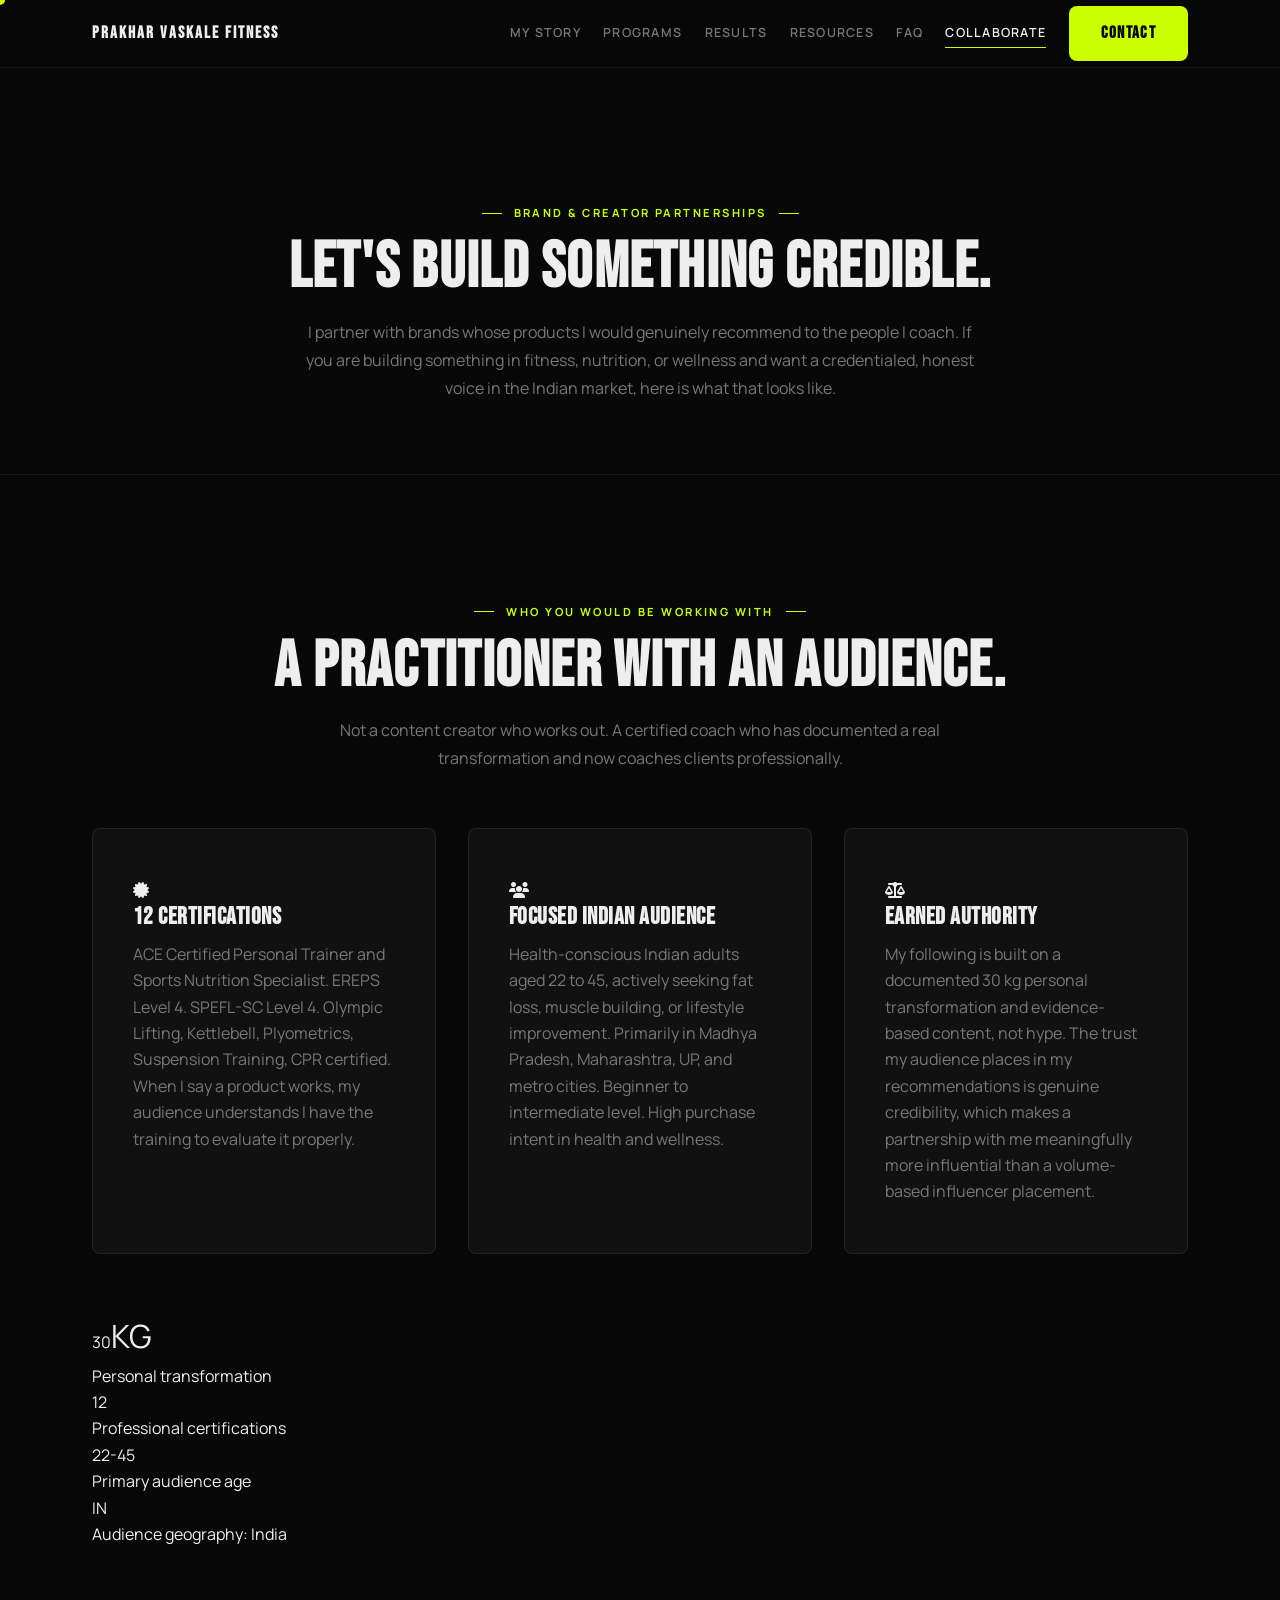
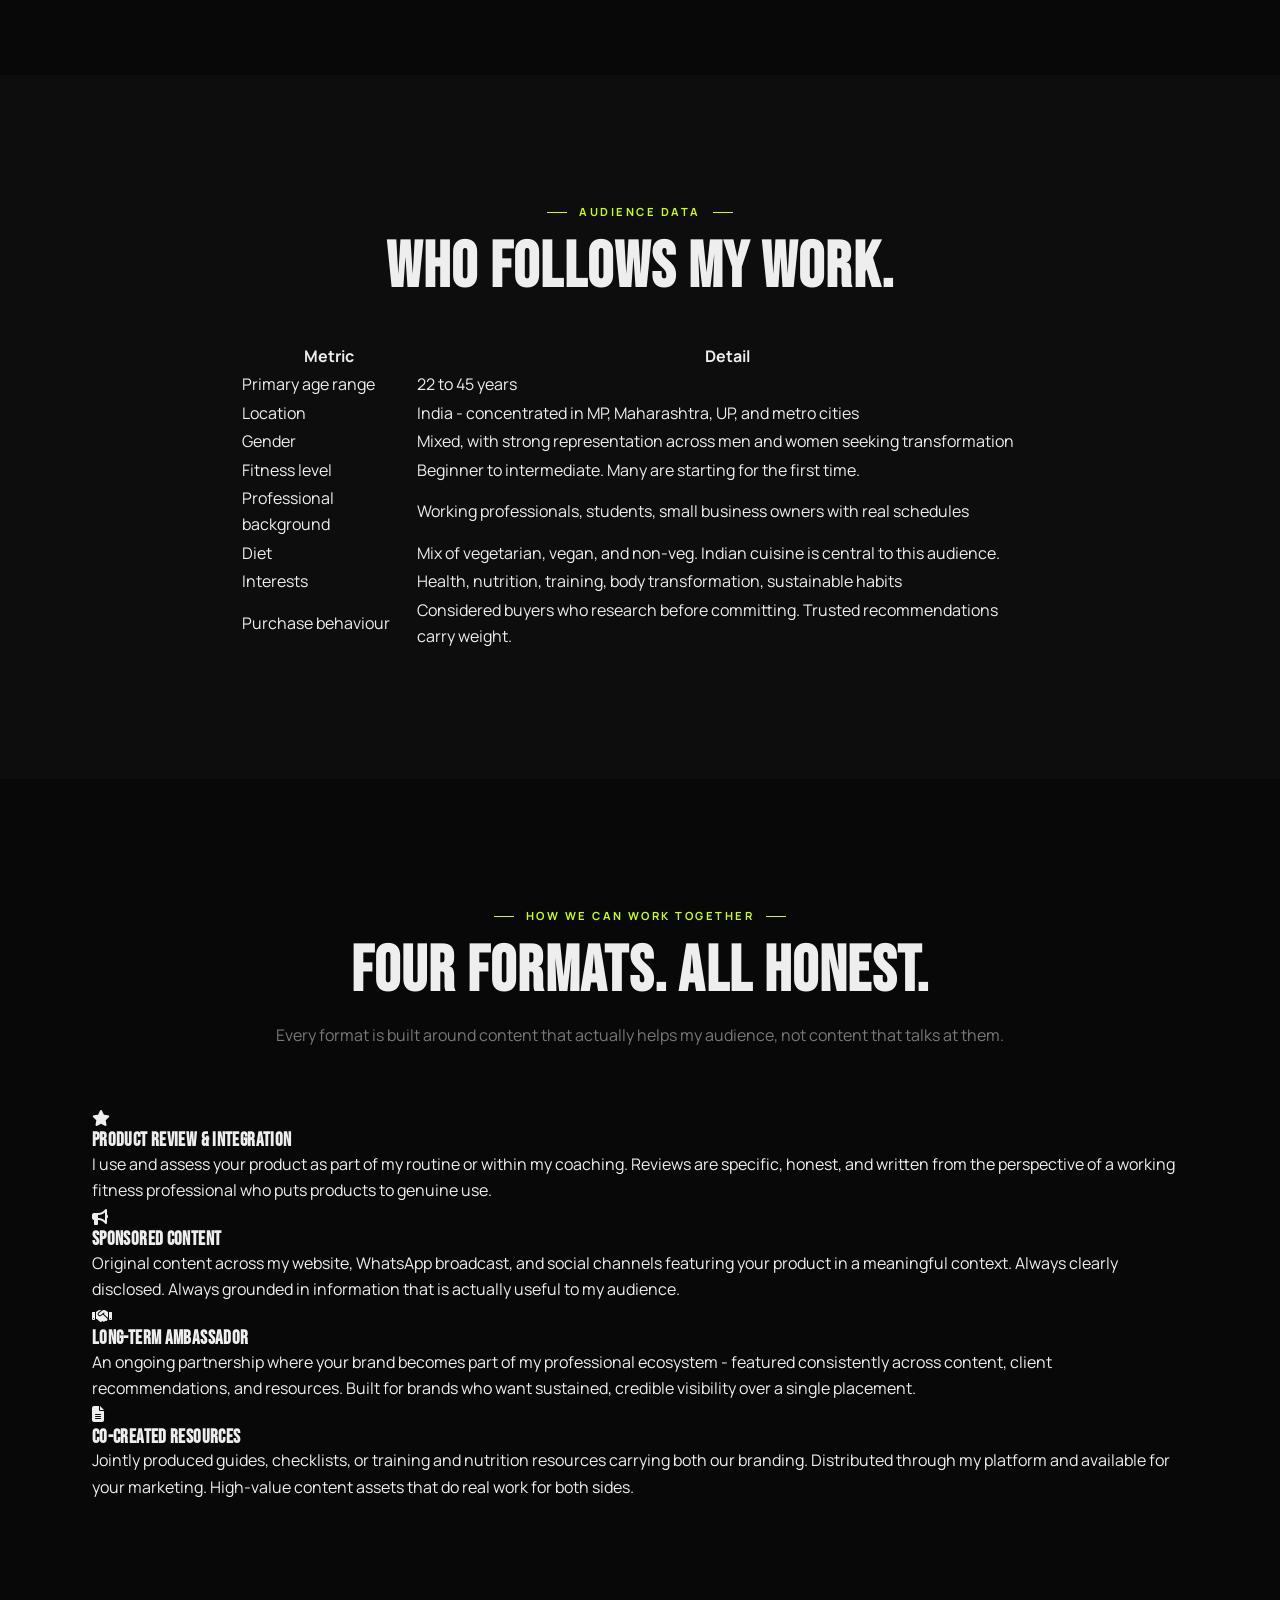
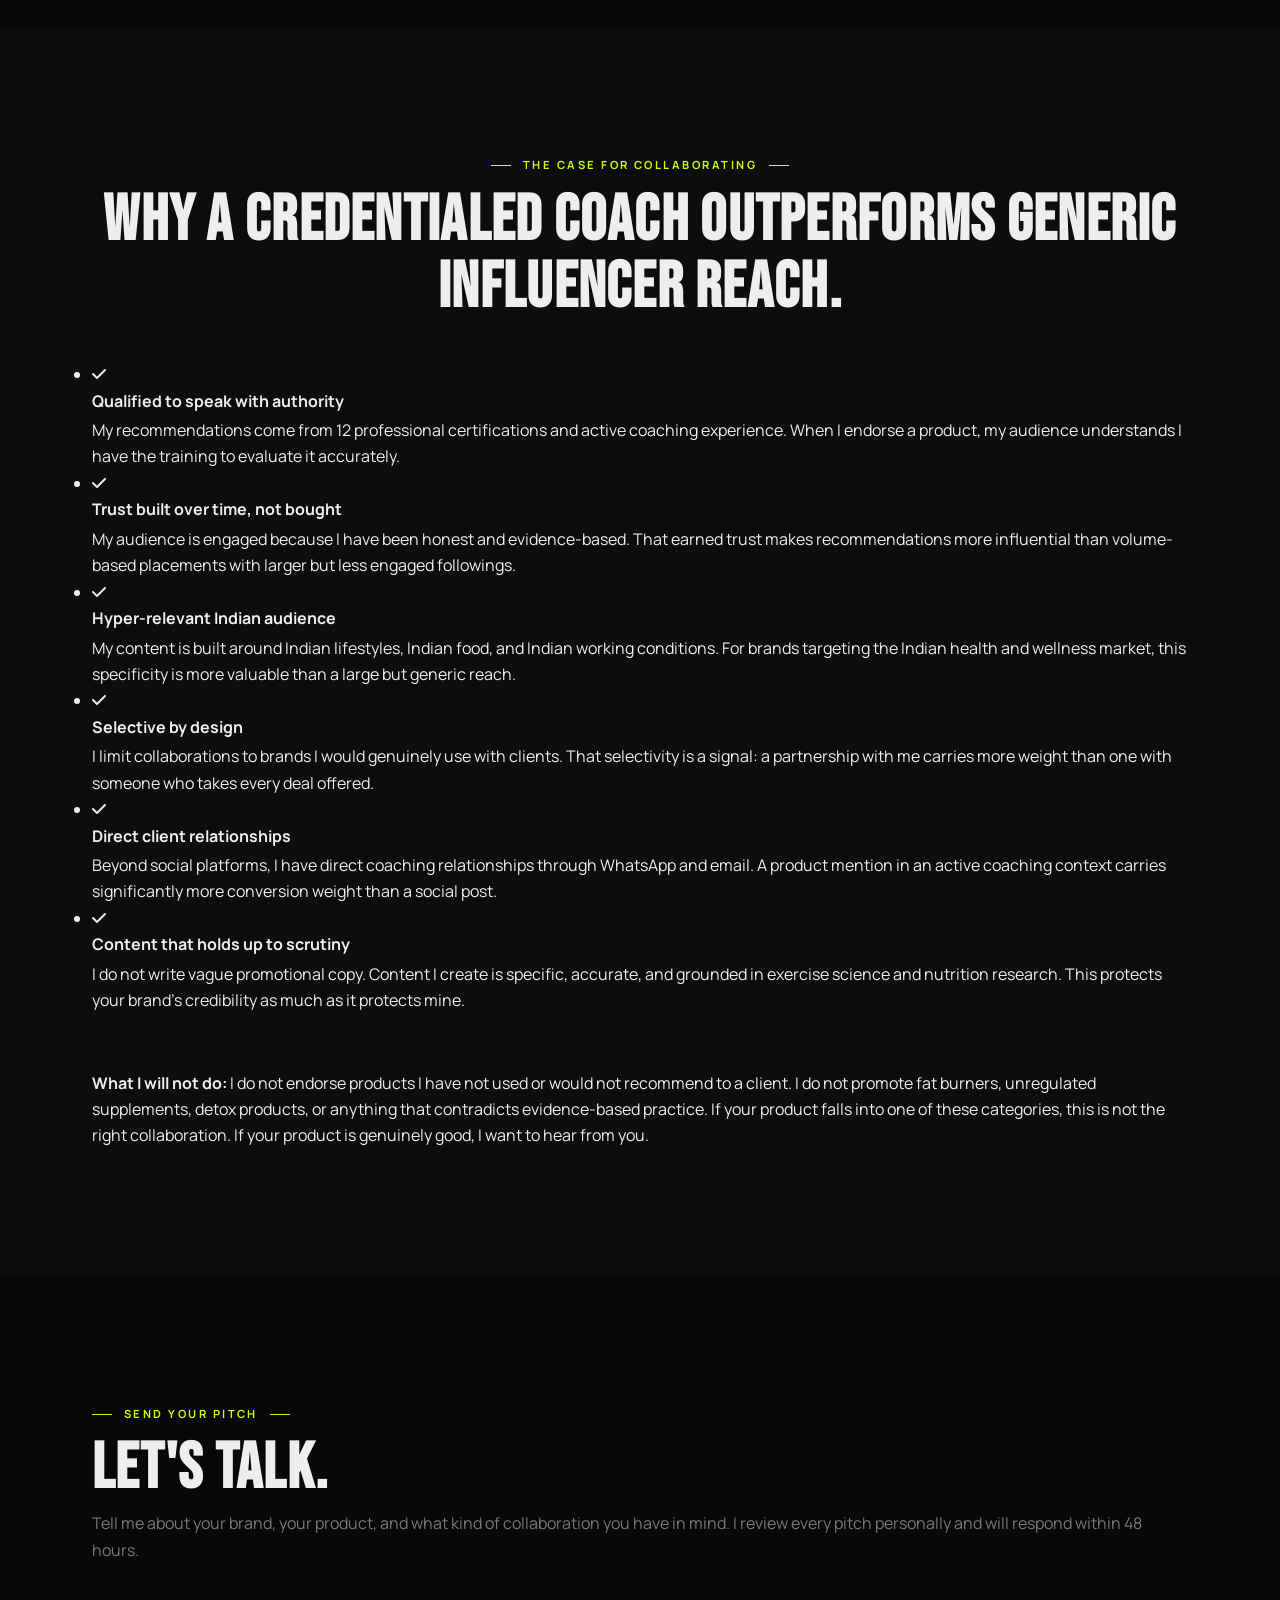
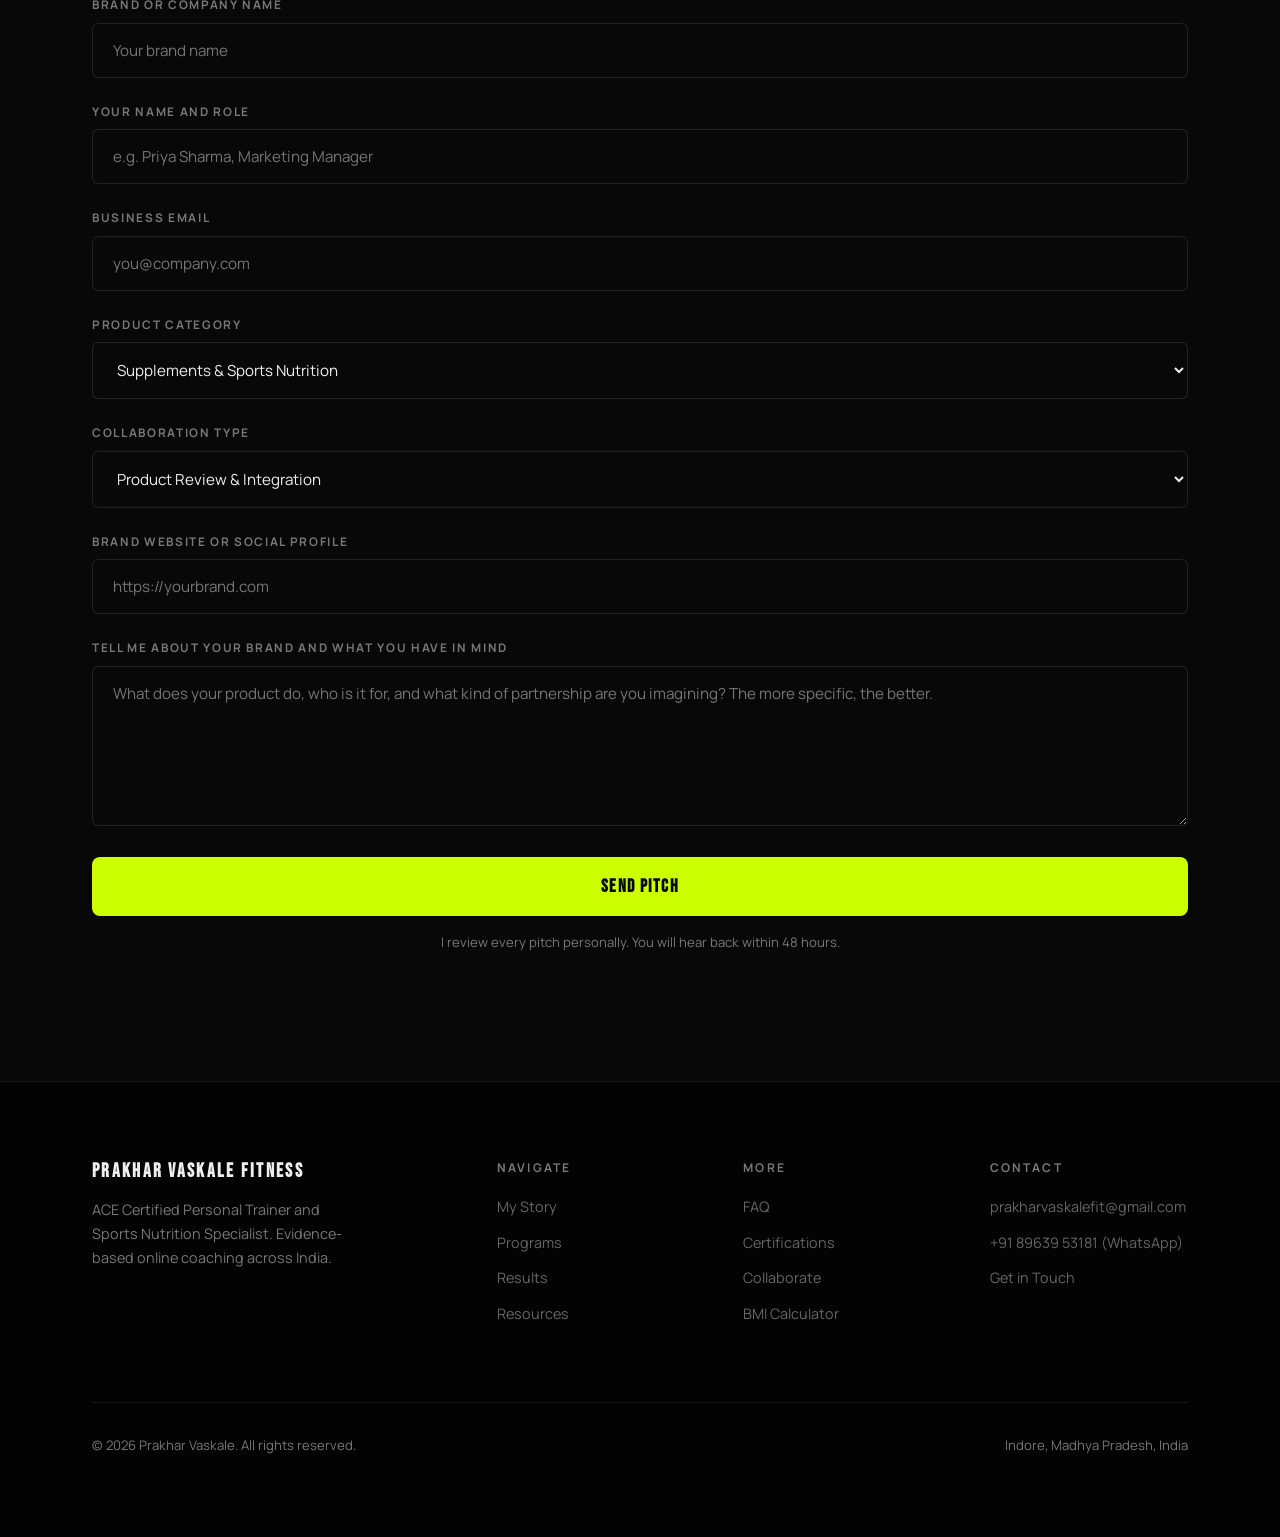
==== brands.html @ 5bc29376 "Create brands.html" ====
<!DOCTYPE html>
<html lang="en">
<head>
    <meta charset="UTF-8">
    <meta name="viewport" content="width=device-width, initial-scale=1.0">
    <title>Collaborate | Prakhar Vaskale Fitness</title>
    <meta http-equiv="refresh" content="0;url=collaborations.html">
    <link rel="canonical" href="collaborations.html">
    <link rel="stylesheet" href="style.css">
</head>
<body>
    <p style="padding: 2rem; color: var(--text-main);">Redirecting to <a href="collaborations.html" style="color: var(--accent);">collaborations page</a>...</p>
    <script>window.location.replace('collaborations.html');</script>
    <script>
    document.addEventListener('DOMContentLoaded', function() {
        // 1. Custom Magnetic Cursor Logic (Desktop Only)
        if (window.matchMedia("(pointer: fine)").matches) {
            var cursor = document.createElement('div');
            cursor.classList.add('custom-cursor');
            document.body.appendChild(cursor);

            document.addEventListener('mousemove', function(e) {
                cursor.style.transform = `translate3d(${e.clientX}px, ${e.clientY}px, 0) translate3d(-50%, -50%, 0)`;
            });

            document.querySelectorAll('a, button, input, select, textarea, .btn').forEach(function(el) {
                el.addEventListener('mouseenter', function() { cursor.classList.add('hover'); });
                el.addEventListener('mouseleave', function() { cursor.classList.remove('hover'); });
            });
        }
    });
    </script>
</body>
</html>
---- style.css ----
/* =========================================
   PRAKHAR VASKALE FITNESS - style.css
   Redesign: Editorial Bold Minimalism
   Fonts: Bebas Neue (headings) + Manrope (body)
   ========================================= */

:root {
    --bg-main:    #080808;
    --bg-card:    #111111;
    --bg-section: #0d0d0d;
    --bg-light:   #f0f0ee;
    --accent:     #ccff00;
    --accent-hover: #b8e600;
    --accent-dim: rgba(204,255,0,0.1);
    --accent-border: rgba(204,255,0,0.2);
    --text-main:  #eeeeee;
    --text-muted: #787878;
    --text-dark:  #111111;
    --text-on-accent: #080808;
    --border:     rgba(255,255,255,0.07);
    --font-heading: 'Bebas Neue', 'Oswald', sans-serif;
    --font-body:  'Manrope', 'Inter', sans-serif;
    --transition: all 0.4s cubic-bezier(0.16, 1, 0.3, 1);
    --radius:     8px;
    --nav-h:      68px;
}

/* ---- Reset ---- */
*, *::before, *::after { margin:0; padding:0; box-sizing:border-box; }
html { scroll-behavior:smooth; height:-webkit-fill-available; }
body {
    font-family: var(--font-body);
    background: var(--bg-main);
    color: var(--text-main);
    line-height: 1.65;
    -webkit-font-smoothing: antialiased;
    overflow-x: hidden;
    min-height: 100vh;
    min-height: -webkit-fill-available;
    animation: pageFadeIn 1s cubic-bezier(0.16, 1, 0.3, 1) forwards;
}

@keyframes pageFadeIn {
    0% { opacity: 0; }
    100% { opacity: 1; }
}

img { max-width:100%; height:auto; display:block; }
a { text-decoration:none; }

/* ---- Custom Agency Cursor (Desktop Only) ---- */
@media (pointer: fine) {
    body, a, button, input, select, textarea { cursor: none !important; }
    .custom-cursor {
        position: fixed;
        top: 0; left: 0;
        width: 10px; height: 10px;
        background: var(--accent);
        border-radius: 50%;
        pointer-events: none;
        z-index: 999999;
        transition: width 0.3s cubic-bezier(0.16, 1, 0.3, 1), 
                    height 0.3s cubic-bezier(0.16, 1, 0.3, 1), 
                    background 0.3s ease, border 0.3s ease;
        transform: translate3d(-50%, -50%, 0);
        will-change: transform, width, height;
    }
    .custom-cursor.hover {
        width: 44px; height: 44px;
        background: rgba(204,255,0,0.05);
        border: 1px solid var(--accent);
        backdrop-filter: blur(2px);
    }
}

/* ---- Reveal Animations ---- */
.reveal {
    opacity: 0;
    transform: translateY(40px);
    transition: opacity 1.2s cubic-bezier(0.16, 1, 0.3, 1), 
                transform 1.2s cubic-bezier(0.16, 1, 0.3, 1);
}
.reveal.is-visible {
    opacity: 1;
    transform: translateY(0);
}
.delay-1 { transition-delay: 0.1s; }
.delay-2 { transition-delay: 0.2s; }
.delay-3 { transition-delay: 0.3s; }

/* ---- Typography ---- */
h1,h2,h3,h4,.logo {
    font-family: var(--font-heading);
    text-transform: uppercase;
    line-height: 1.05;
    letter-spacing: 0.02em;
}

/* ---- Utility ---- */
.text-accent { color: var(--accent); }
.text-muted  { color: var(--text-muted); }
.text-dark   { color: var(--text-dark); }
.text-main   { color: var(--text-main); }
.text-center { text-align:center; }
.font-bold   { font-weight:700; }
.text-sm     { font-size:0.85rem; }
.text-lg     { font-size:1.1rem; }

.mb-2  { margin-bottom:0.5rem; }
.mb-4  { margin-bottom:1rem; }
.mb-6  { margin-bottom:1.5rem; }
.mb-8  { margin-bottom:2rem; }
.mb-10 { margin-bottom:2.5rem; }
.mb-12 { margin-bottom:3.5rem; }
.mt-4  { margin-top:1rem; }
.mt-6  { margin-top:1.5rem; }
.mt-8  { margin-top:2rem; }
.mt-12 { margin-top:3.5rem; }
.pb-24 { padding-bottom:6rem; }
.p-4   { padding:1rem; }

.max-w-2xl { max-width:42rem; }
.max-w-3xl { max-width:56rem; }
.mx-auto { margin-left:auto; margin-right:auto; }
.container { max-width:1160px; margin:0 auto; padding:0 2rem; width:100%; }
.container-narrow { max-width:840px; margin:0 auto; padding:0 2rem; width:100%; }
.flex { display:flex; }
.items-center { align-items:center; }
.justify-center { justify-content:center; }
.gap-4 { gap:1rem; }
.flex-wrap { flex-wrap:wrap; }
.w-full { width:100%; }
.mt-nav { margin-top:var(--nav-h); }
.text-dark-muted { color:#52525b; }

/* ---- Buttons ---- */
.btn {
    display:inline-flex; align-items:center; justify-content:center; gap:0.5rem;
    padding:0.85rem 2rem;
    font-family: var(--font-heading);
    font-size:1.05rem; text-transform:uppercase; letter-spacing:0.08em;
    transition:var(--transition); cursor:pointer;
    border:none; border-radius:var(--radius); text-align:center;
    position: relative; overflow: hidden;
}
.btn-accent { background:var(--accent); color:var(--text-on-accent); font-weight:700; }
.btn-accent:hover { background:var(--accent-hover); transform:translateY(-4px); box-shadow:0 12px 30px rgba(204,255,0,0.25); }
.btn-large { padding:1.1rem 2.8rem; font-size:1.15rem; }
.btn-outline { background:transparent; border:1px solid rgba(255,255,255,0.2); color:var(--text-main); }
.btn-outline:hover { border-color:var(--accent); color:var(--accent); transform:translateY(-4px); }

/* ---- Navigation ---- */
.navbar {
    position:fixed; top:0; left:0; width:100%;
    height:var(--nav-h);
    background:rgba(8,8,8,0.97);
    backdrop-filter:blur(14px); -webkit-backdrop-filter:blur(14px);
    border-bottom:1px solid var(--border);
    z-index:9999; transform:translateZ(0);
    transition: transform 0.4s cubic-bezier(0.16, 1, 0.3, 1), background 0.4s ease;
}
.navbar.nav-up { transform: translateY(-100%); }
.nav-container {
    display:flex; align-items:center; justify-content:space-between;
    height:100%; padding:0 2rem;
    max-width:1160px; margin:0 auto;
}
.logo {
    font-size:1.05rem; letter-spacing:0.12em;
    color:var(--text-main); font-weight:700; flex-shrink:0;
    transition: var(--transition);
}
.logo:hover { color: var(--accent); }
.logo span { color:var(--accent); }
.nav-links { display:flex; align-items:center; gap:1.4rem; }
.nav-links a:not(.btn) {
    color:var(--text-muted);
    font-family:var(--font-body); font-weight:600;
    font-size:0.78rem; text-transform:uppercase; letter-spacing:0.1em;
    transition:color 0.3s; position:relative; white-space:nowrap;
}
.nav-links a:not(.btn)::after {
    content:''; position:absolute; bottom:-4px; left:0;
    width:0; height:1px; background:var(--accent); transition:width 0.3s cubic-bezier(0.16, 1, 0.3, 1);
}
.nav-links a:not(.btn):hover,
.nav-links a:not(.btn).active { color:var(--text-main); }
.nav-links a:not(.btn):hover::after,
.nav-links a:not(.btn).active::after { width:100%; }

/* ---- Hamburger ---- */
.nav-toggle {
    display:none; flex-direction:column; justify-content:space-between;
    width:22px; height:14px; background:none; border:none;
    cursor:pointer; padding:0; z-index:1001;
}
.nav-toggle span {
    display:block; width:100%; height:1.5px;
    background:var(--text-main); border-radius:2px;
    transition:transform 0.3s ease, opacity 0.3s ease; transform-origin:center;
}
.nav-toggle.open span:nth-child(1) { transform:translateY(6.25px) rotate(45deg); }
.nav-toggle.open span:nth-child(2) { opacity:0; transform:scaleX(0); }
.nav-toggle.open span:nth-child(3) { transform:translateY(-6.25px) rotate(-45deg); }

/* ---- Hero ---- */
.hero {
    position:relative; min-height:100vh;
    display:flex; align-items:center; padding-top:var(--nav-h); overflow:hidden;
}
.hero-bg {
    position:absolute; inset:0;
    background-image:url('https://images.unsplash.com/photo-1534438327276-14e5300c3a48?q=80&w=1920&auto=format&fit=crop');
    background-size:cover; background-position:center;
    filter:brightness(0.22);
    transform: scale(1.05);
    transition: transform 10s ease-out;
}
.hero:hover .hero-bg { transform: scale(1.08); }
.hero-noise {
    position:absolute; inset:0;
    background: radial-gradient(ellipse 80% 60% at 50% 0%, rgba(204,255,0,0.04) 0%, transparent 70%);
    z-index:1;
}
.hero-content {
    position:relative; z-index:2;
    width:100%; padding:4rem 2rem;
    max-width:1160px; margin:0 auto;
}
.hero-eyebrow {
    font-family:var(--font-body); font-size:0.72rem; font-weight:700;
    text-transform:uppercase; letter-spacing:0.22em; color:var(--accent);
    margin-bottom:1.5rem;
    display:flex; align-items:center; gap:0.75rem;
}
.hero-eyebrow::before { content:''; display:inline-block; width:2rem; height:1px; background:var(--accent); }
.hero-title {
    font-size:clamp(3.8rem,10vw,8.5rem); line-height:0.92;
    margin-bottom:1.75rem; max-width:14ch;
}
.hero-title em { font-style:normal; color:var(--accent); display:block; }
.hero-desc {
    font-size:clamp(0.95rem,2vw,1.1rem); color:#b8b8b8;
    max-width:50ch; margin-bottom:2.5rem; line-height:1.8;
}
.hero-buttons { display:flex; gap:1rem; flex-wrap:wrap; }
.hero-stats { margin-top:4.5rem; display:flex; gap:3.5rem; flex-wrap:wrap; }
.hero-stat-number { font-family:var(--font-heading); font-size:3rem; color:var(--accent); line-height:1; margin-bottom:0.2rem; }
.hero-stat-label { font-size:0.7rem; text-transform:uppercase; letter-spacing:0.18em; color:var(--text-muted); font-weight:700; }

/* ---- Sections ---- */
.section { padding:8rem 0; width:100%; }
.section-sm { padding:5rem 0; }
.dark-section { background:var(--bg-main); }
.darker-section { background:var(--bg-section); }
.light-section { background:var(--bg-light); color:var(--text-dark); }
.black-section { background:#000; }
.border-y { border-top:1px solid var(--border); border-bottom:1px solid var(--border); }

.page-header {
    padding:8.5rem 2rem 4.5rem; text-align:center;
    background:var(--bg-main); border-bottom:1px solid var(--border);
    margin-top:var(--nav-h);
}

/* ---- Eyebrow + titles ---- */
.eyebrow {
    font-family:var(--font-body); font-size:0.7rem; font-weight:700;
    text-transform:uppercase; letter-spacing:0.22em; color:var(--accent);
    margin-bottom:0.75rem; display:flex; align-items:center; gap:0.75rem; justify-content:center;
}
.eyebrow::before,.eyebrow::after { content:''; display:inline-block; width:1.25rem; height:1px; background:var(--accent); }
.section-title { font-size:clamp(2.5rem,5vw,4.2rem); line-height:1.05; margin-bottom:0.5rem; }
.section-subtitle { font-size:1rem; color:var(--text-muted); line-height:1.75; font-weight:400; }

/* ---- Feature cards ---- */
.feature-card {
    background:var(--bg-card); padding:3rem 2.5rem;
    border-radius:var(--radius); border:1px solid var(--border);
    transition:var(--transition); display:flex; flex-direction:column;
}
.feature-card:hover { border-color:var(--accent-border); transform:translateY(-8px); box-shadow:0 24px 50px rgba(0,0,0,0.5); }
.feature-card h3 { font-size:1.5rem; margin-bottom:0.75rem; }
.text-4xl { font-size:2rem; }

/* ---- Grids ---- */
.grid-2 { display:grid; grid-template-columns:repeat(auto-fit,minmax(300px,1fr)); gap:2rem; }
.grid-3 { display:grid; grid-template-columns:repeat(auto-fit,minmax(280px,1fr)); gap:2rem; }
.grid-4 { display:grid; grid-template-columns:repeat(auto-fit,minmax(220px,1fr)); gap:1.5rem; }

/* ---- Pricing ---- */
.pricing-grid { display:grid; grid-template-columns:repeat(auto-fit,minmax(320px,1fr)); gap:2rem; }
.pricing-card {
    background:var(--bg-card); border:1px solid var(--border);
    border-radius:var(--radius); padding:3.5rem;
    display:flex; flex-direction:column; position:relative; transition:var(--transition);
}
.pricing-card.premium { border-color:var(--accent-border); background:linear-gradient(135deg,#111 0%,#141800 100%); }
.pricing-card:hover { transform:translateY(-8px); box-shadow:0 24px 50px rgba(0,0,0,0.5); }
.premium-badge {
    position:absolute; top:-14px; left:50%; transform:translateX(-50%);
    background:var(--accent); color:var(--text-on-accent);
    padding:0.4rem 1.5rem; border-radius:30px;
    font-family:var(--font-body); font-weight:700; font-size:0.72rem;
    text-transform:uppercase; letter-spacing:0.1em; white-space:nowrap;
}
.feature-list { list-style:none; margin-bottom:2.5rem; flex-grow:1; text-align:left; }
.feature-list ul { list-style:none; }
.feature-list li { display:flex; align-items:flex-start; gap:0.75rem; color:#c0c0c0; margin-bottom:1rem; font-size:0.95rem; }
.feature-list li i { color:var(--accent); margin-top:0.25rem; flex-shrink:0; }

/* ---- Timeline (story page) ---- */
.timeline { display:flex; flex-direction:column; gap:6rem; }
.timeline-item { display:flex; flex-wrap:wrap; align-items:center; gap:5rem; }
.timeline-item.reverse { flex-direction:row-reverse; }
.timeline-img { flex:1 1 380px; overflow: hidden; border-radius:var(--radius); }
.timeline-content { flex:1 1 380px; }
.timeline-img img {
    width:100%; height:420px; object-fit:cover;
    filter:grayscale(80%);
    transition: filter 0.8s ease, transform 1.2s cubic-bezier(0.16, 1, 0.3, 1); 
    box-shadow:0 12px 40px rgba(0,0,0,0.5);
}
.timeline-item:hover .timeline-img img { filter:grayscale(0%); transform:scale(1.05); }
.timeline-content h3 { font-size:2.5rem; color:var(--accent); margin-bottom:1rem; }
.timeline-content p { font-size:1.1rem; color:#c0c0c0; line-height:1.8; }

/* ---- Flowchart ---- */
.flowchart { display:flex; flex-wrap:wrap; align-items:stretch; }
.flow-step {
    flex:1 1 200px; background:#fff; padding:3rem 2rem;
    text-align:center; border-right:1px solid #e5e5e2;
    transition:var(--transition); position:relative;
}
.flow-step:last-child { border-right:none; }
.flow-step:hover { background:#f5f5f0; transform: translateY(-4px); }
.flow-step.highlight { background:var(--bg-main); color:var(--text-main); border-right:none; }
.flow-step.highlight h4 { color:var(--accent); }
.flow-step.highlight p { color:var(--text-muted); }
.flow-icon {
    width:64px; height:64px; margin:0 auto 1.5rem;
    border-radius:50%; background:#f0f0ec;
    display:flex; align-items:center; justify-content:center;
    font-size:1.6rem; color:#333; transition:var(--transition);
}
.flow-step.highlight .flow-icon { background:var(--accent-dim); color:var(--accent); }
.flow-step:hover .flow-icon { background:var(--accent); color:var(--text-on-accent); transform: scale(1.1); }
.flow-step h4 { font-size:1.1rem; margin-bottom:0.5rem; color:var(--text-dark); line-height:1.3; }
.flow-step p { font-size:0.9rem; color:#666; line-height:1.65; }

/* ---- CTA box ---- */
.cta-box {
    padding:4rem; background:var(--bg-card);
    border-radius:var(--radius); border:1px solid var(--accent-border);
    text-align:center; max-width:800px; margin:0 auto;
    transition: var(--transition);
}
.cta-box:hover { border-color: var(--accent); box-shadow: 0 20px 40px rgba(204,255,0,0.05); }
.lead-magnet-card {
    background:var(--bg-card); padding:3rem;
    border-radius:var(--radius); border:1px solid var(--accent-border);
    box-shadow:0 10px 40px rgba(0,0,0,0.5);
}

/* ---- Contact ---- */
.contact-grid { display:grid; grid-template-columns:repeat(auto-fit,minmax(300px,1fr)); gap:5rem; align-items:start; }
.contact-form-wrapper { background:var(--bg-card); padding:3.5rem; border-radius:var(--radius); border:1px solid var(--border); }
.custom-form .form-group { margin-bottom:1.5rem; text-align:left; }
.custom-form label { display:block; margin-bottom:0.5rem; color:var(--text-muted); font-size:0.74rem; text-transform:uppercase; letter-spacing:0.14em; font-weight:700; }
.custom-form input,
.custom-form select,
.custom-form textarea {
    width:100%; padding:1rem 1.25rem;
    background:var(--bg-main); border:1px solid rgba(255,255,255,0.1);
    border-radius:6px; color:var(--text-main);
    font-family:var(--font-body); font-size:0.95rem; transition:border-color 0.3s ease;
}
.custom-form input:focus,
.custom-form select:focus,
.custom-form textarea:focus { outline:none; border-color:var(--accent); box-shadow:0 0 0 3px rgba(204,255,0,0.1); }

.process-steps { display:flex; flex-direction:column; gap:2rem; }
.process-step { display:flex; gap:1.5rem; align-items:flex-start; }
.step-number { font-family:var(--font-heading); font-size:2.8rem; color:var(--accent); line-height:1; min-width:2rem; margin-top:-0.2rem; }
.step-text strong { display:block; margin-bottom:0.35rem; font-size:1.1rem; }
.step-text p { font-size:0.92rem; color:var(--text-muted); margin:0; line-height: 1.7; }

.contact-direct { display:flex; flex-direction:column; gap:1rem; }
.contact-btn { display:inline-flex; align-items:center; gap:0.75rem; padding:1rem 1.5rem; border-radius:6px; font-size:0.95rem; font-weight:600; transition:var(--transition); }
.contact-btn-email { background:rgba(204,255,0,0.08); border:1px solid rgba(204,255,0,0.25); color:var(--text-main); }
.contact-btn-email:hover { background:rgba(204,255,0,0.15); border-color:var(--accent); transform:translateX(5px); }
.contact-btn-whatsapp { background:rgba(37,211,102,0.08); border:1px solid rgba(37,211,102,0.22); color:var(--text-main); }
.contact-btn-whatsapp:hover { background:rgba(37,211,102,0.15); border-color:#25d366; transform:translateX(5px); }

.divider-label { display:flex; align-items:center; gap:1rem; margin:4rem 0 3rem; }
.divider-label::before,.divider-label::after { content:''; flex:1; height:1px; background:var(--border); }
.divider-label span { font-family:var(--font-body); font-size:0.72rem; font-weight:700; letter-spacing:0.18em; color:var(--text-muted); text-transform:uppercase; white-space:nowrap; }

.calendly-wrapper { background:var(--bg-card); border-radius:var(--radius); max-width:900px; margin:0 auto; border:1px solid var(--border); overflow:hidden; }

/* ---- Footer ---- */
.footer { background:#030303; padding:5rem 0; border-top:1px solid var(--border); }
.footer-grid { display:grid; grid-template-columns:1.8fr 1fr 1fr 1fr; gap:3rem; margin-bottom:4rem; }
.footer-logo { font-size:1.2rem; letter-spacing:0.12em; margin-bottom:1rem; }
.footer-tagline { font-size:0.9rem; color:var(--text-muted); line-height:1.65; max-width:28ch; }
.footer-col h4 { font-family:var(--font-body); font-size:0.75rem; font-weight:700; text-transform:uppercase; letter-spacing:0.18em; color:var(--text-muted); margin-bottom:1.25rem; }
.footer-col a { display:block; color:#666; font-size:0.9rem; transition:color 0.3s ease; margin-bottom:0.75rem; }
.footer-col a:hover { color:var(--text-main); transform: translateX(3px); }
.footer-bottom { display:flex; justify-content:space-between; align-items:center; flex-wrap:wrap; gap:1rem; padding-top:2rem; border-top:1px solid var(--border); font-size:0.82rem; color:var(--text-muted); }

/* ---- Responsive ---- */
@media (max-width:1000px) {
    .nav-container { padding:0 1.5rem; }
    .nav-toggle { display:flex; }
    .nav-links { 
        position:fixed; top:var(--nav-h); left:0; right:0; 
        background:rgba(8,8,8,0.98); border-top:1px solid var(--border); 
        flex-direction:column; align-items:stretch; gap:0; padding:0; 
        max-height:0; overflow-y:hidden; visibility:hidden; opacity:0; 
        pointer-events:none; transition:max-height 0.4s ease, opacity 0.3s ease, padding 0.3s ease; 
        z-index:998; 
    }
    .nav-links.open { 
        max-height:calc(100vh - var(--nav-h)); 
        padding:0.5rem 0 1rem;
        overflow-y:auto; visibility:visible; opacity:1; 
        pointer-events:auto; 
    }
    .nav-links a:not(.btn) { display:block; padding:1.2rem 1.5rem; border-bottom:1px solid var(--border); font-size:0.9rem; }
    .nav-links a:not(.btn)::after { display:none; }
    .nav-links .btn { margin:1rem 1.5rem 0; text-align:center; }
    .footer-grid { grid-template-columns:1fr 1fr; }
    .timeline-item.reverse { flex-direction:column; }
}

@media (max-width:640px) {
    .section { padding:4rem 0; }
    .container,.container-narrow { padding:0 1.25rem; }
    .hero-title { font-size:clamp(3rem,14vw,5rem); }
    .hero-stats { gap:2rem; }
    .contact-form-wrapper { padding:2rem 1.5rem; }
    .cta-box { padding: 3rem 1.5rem; }
    .footer-grid { grid-template-columns:1fr; gap:2rem; }
    .hero-content { padding:3rem 1.25rem; }
    .flow-step { border-right:none; border-bottom:1px solid #e5e5e2; }
    .flow-step:last-child { border-bottom:none; }
}
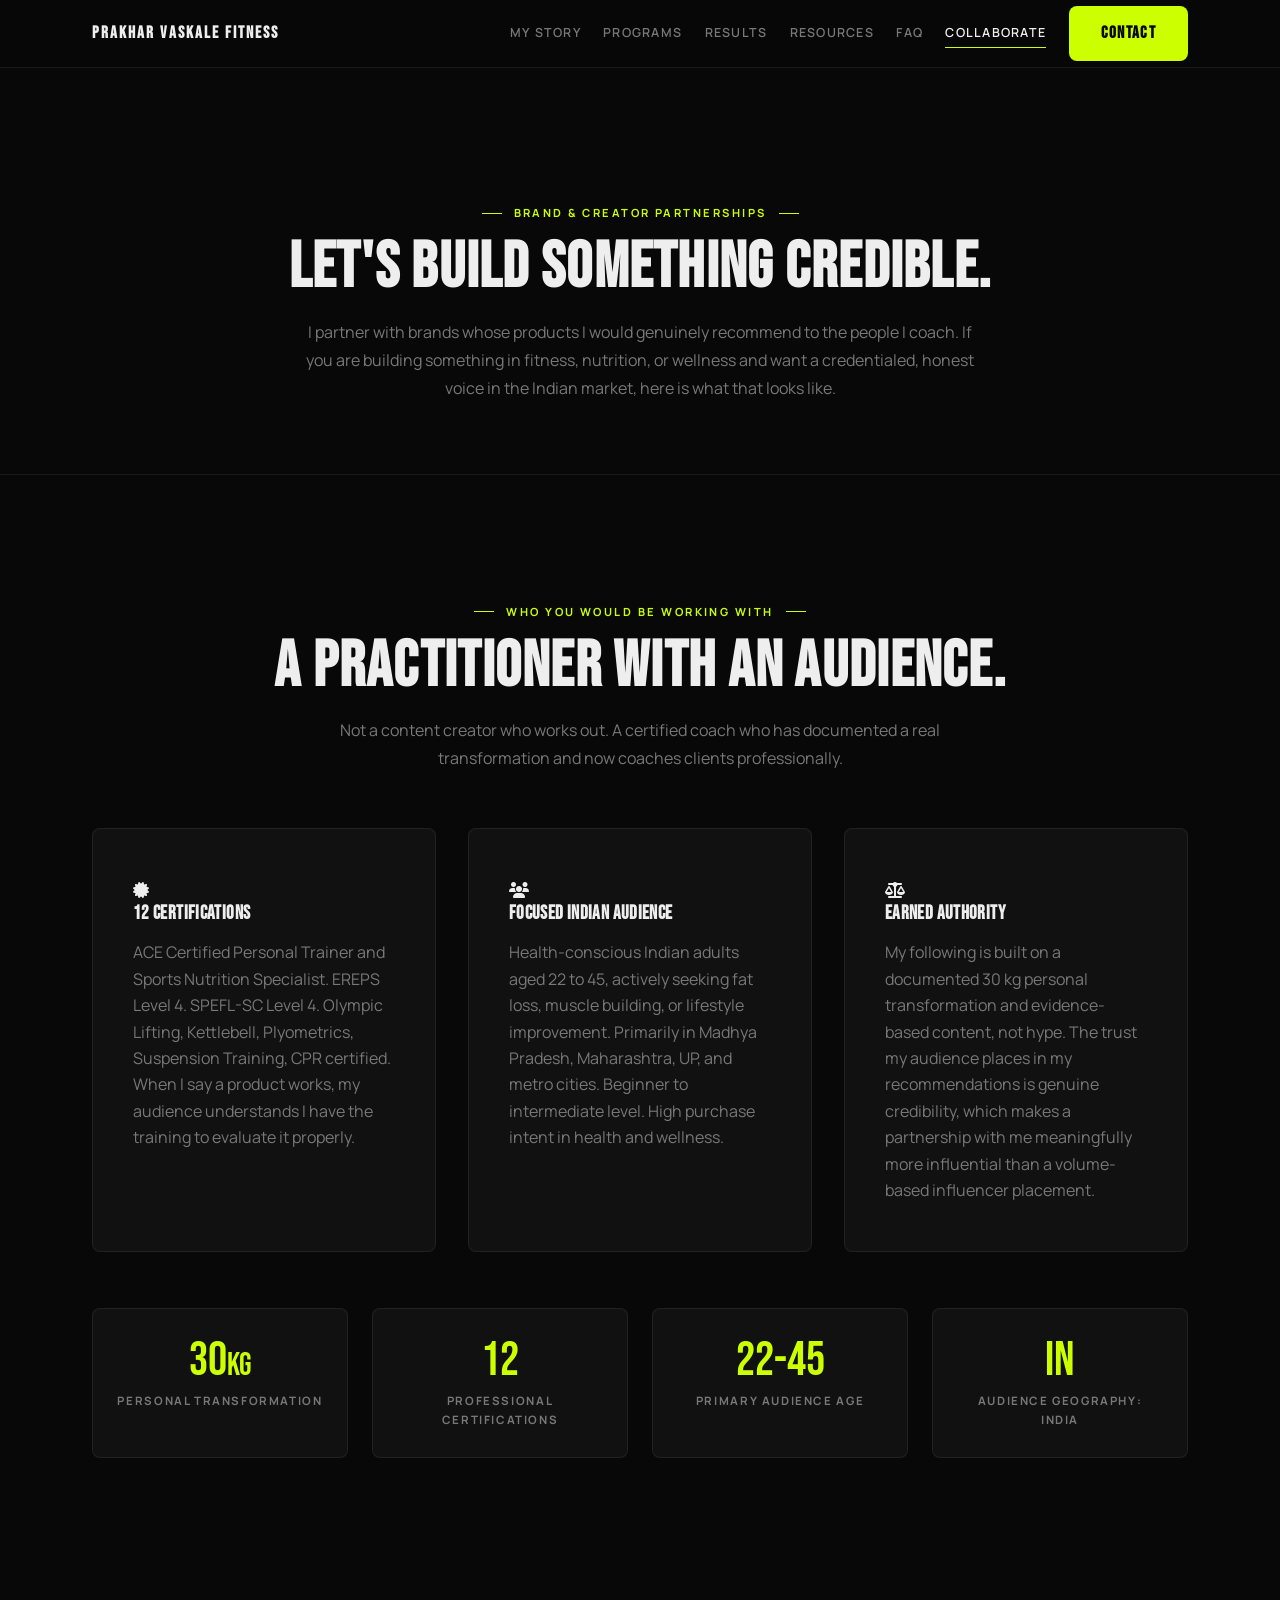
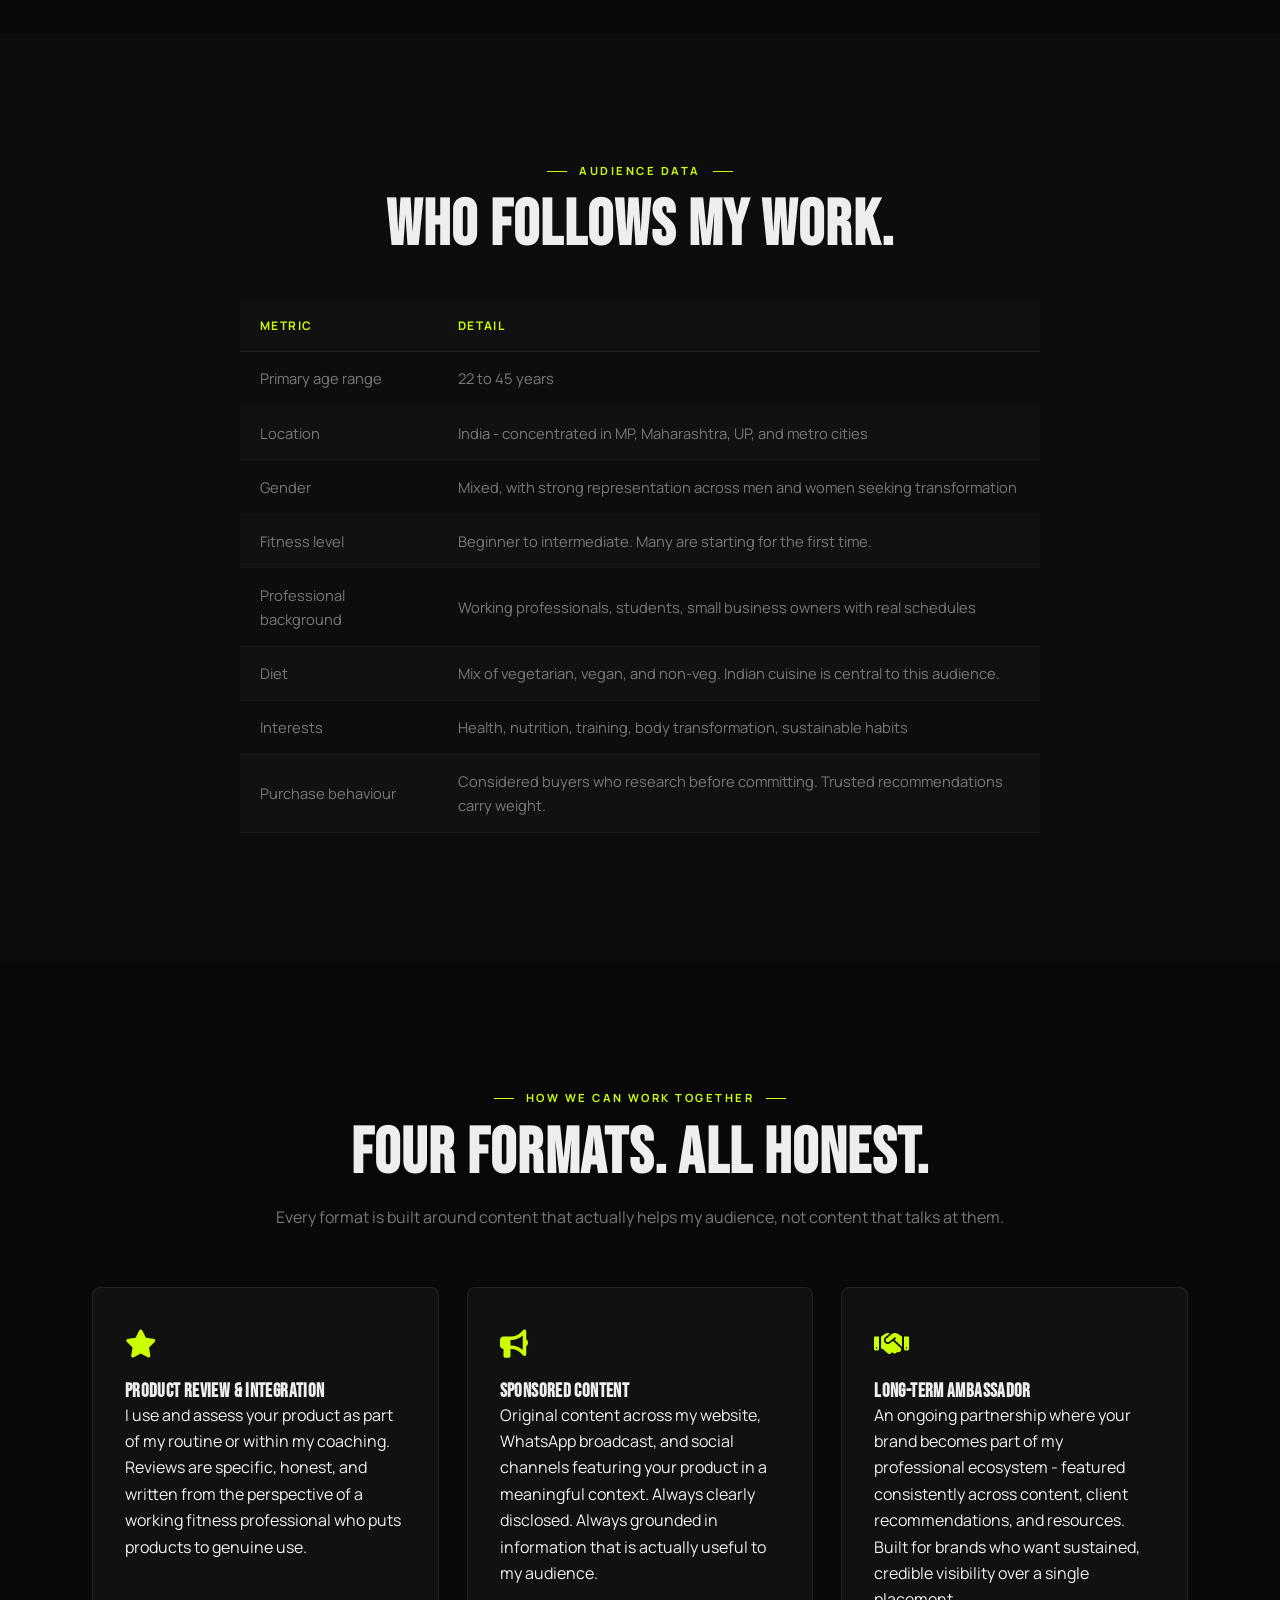
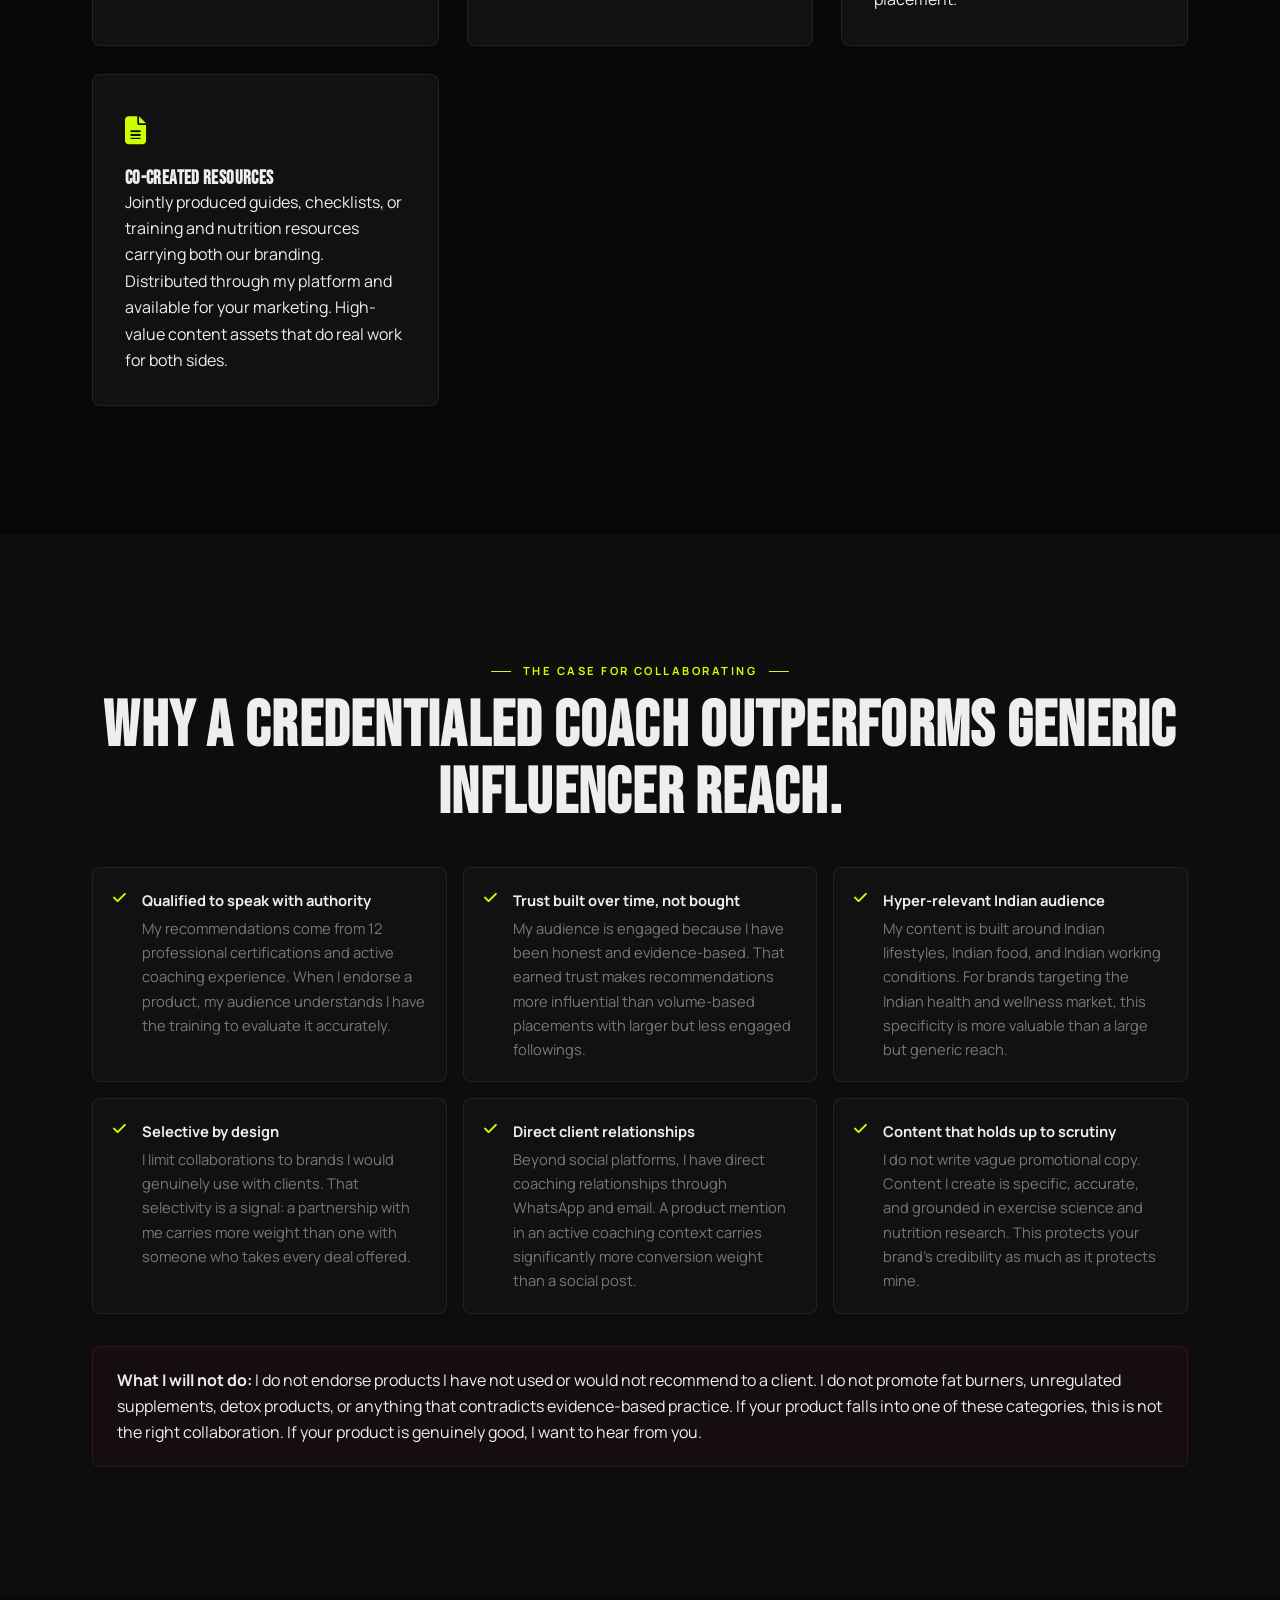
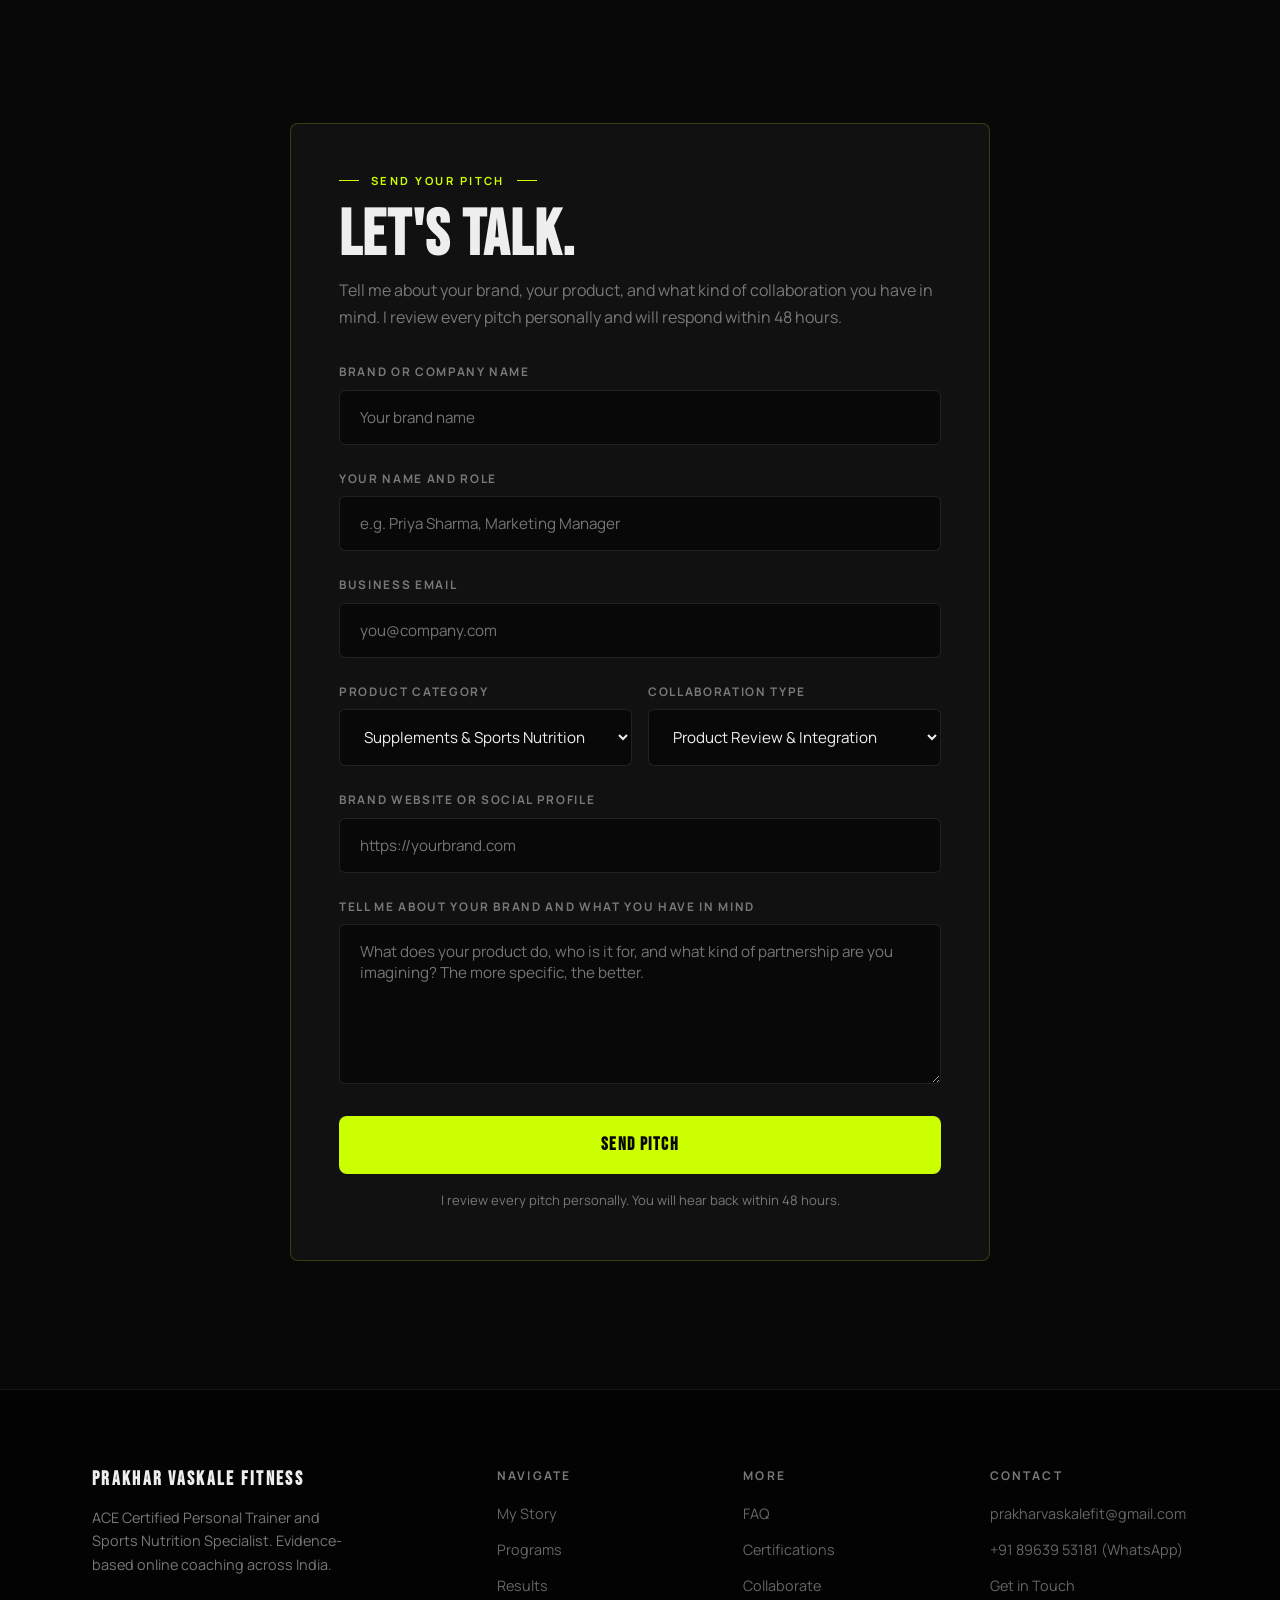
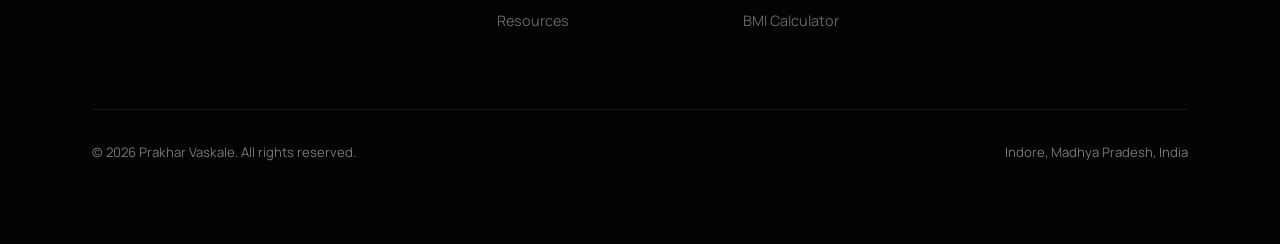
==== commit 54fade58: "Update brands.html" ====
--- a/brands.html
+++ b/brands.html
@@ -11,24 +11,5 @@
 <body>
     <p style="padding: 2rem; color: var(--text-main);">Redirecting to <a href="collaborations.html" style="color: var(--accent);">collaborations page</a>...</p>
     <script>window.location.replace('collaborations.html');</script>
-    <script>
-    document.addEventListener('DOMContentLoaded', function() {
-        // 1. Custom Magnetic Cursor Logic (Desktop Only)
-        if (window.matchMedia("(pointer: fine)").matches) {
-            var cursor = document.createElement('div');
-            cursor.classList.add('custom-cursor');
-            document.body.appendChild(cursor);
-
-            document.addEventListener('mousemove', function(e) {
-                cursor.style.transform = `translate3d(${e.clientX}px, ${e.clientY}px, 0) translate3d(-50%, -50%, 0)`;
-            });
-
-            document.querySelectorAll('a, button, input, select, textarea, .btn').forEach(function(el) {
-                el.addEventListener('mouseenter', function() { cursor.classList.add('hover'); });
-                el.addEventListener('mouseleave', function() { cursor.classList.remove('hover'); });
-            });
-        }
-    });
-    </script>
 </body>
 </html>
--- a/style.css
+++ b/style.css
@@ -1,7 +1,6 @@
 /* =========================================
    PRAKHAR VASKALE FITNESS - style.css
    Redesign: Editorial Bold Minimalism
-   Fonts: Bebas Neue (headings) + Manrope (body)
    ========================================= */
 
 :root {
@@ -36,8 +35,7 @@
     -webkit-font-smoothing: antialiased;
     overflow-x: hidden;
     min-height: 100vh;
-    min-height: -webkit-fill-available;
-    animation: pageFadeIn 1s cubic-bezier(0.16, 1, 0.3, 1) forwards;
+    animation: pageFadeIn 0.8s ease-out forwards;
 }
 
 @keyframes pageFadeIn {
@@ -48,37 +46,11 @@
 img { max-width:100%; height:auto; display:block; }
 a { text-decoration:none; }
 
-/* ---- Custom Agency Cursor (Desktop Only) ---- */
-@media (pointer: fine) {
-    body, a, button, input, select, textarea { cursor: none !important; }
-    .custom-cursor {
-        position: fixed;
-        top: 0; left: 0;
-        width: 10px; height: 10px;
-        background: var(--accent);
-        border-radius: 50%;
-        pointer-events: none;
-        z-index: 999999;
-        transition: width 0.3s cubic-bezier(0.16, 1, 0.3, 1), 
-                    height 0.3s cubic-bezier(0.16, 1, 0.3, 1), 
-                    background 0.3s ease, border 0.3s ease;
-        transform: translate3d(-50%, -50%, 0);
-        will-change: transform, width, height;
-    }
-    .custom-cursor.hover {
-        width: 44px; height: 44px;
-        background: rgba(204,255,0,0.05);
-        border: 1px solid var(--accent);
-        backdrop-filter: blur(2px);
-    }
-}
-
 /* ---- Reveal Animations ---- */
 .reveal {
     opacity: 0;
-    transform: translateY(40px);
-    transition: opacity 1.2s cubic-bezier(0.16, 1, 0.3, 1), 
-                transform 1.2s cubic-bezier(0.16, 1, 0.3, 1);
+    transform: translateY(30px);
+    transition: opacity 1s cubic-bezier(0.16, 1, 0.3, 1), transform 1s cubic-bezier(0.16, 1, 0.3, 1);
 }
 .reveal.is-visible {
     opacity: 1;
@@ -103,9 +75,6 @@
 .text-main   { color: var(--text-main); }
 .text-center { text-align:center; }
 .font-bold   { font-weight:700; }
-.text-sm     { font-size:0.85rem; }
-.text-lg     { font-size:1.1rem; }
-
 .mb-2  { margin-bottom:0.5rem; }
 .mb-4  { margin-bottom:1rem; }
 .mb-6  { margin-bottom:1.5rem; }
@@ -113,35 +82,21 @@
 .mb-10 { margin-bottom:2.5rem; }
 .mb-12 { margin-bottom:3.5rem; }
 .mt-4  { margin-top:1rem; }
-.mt-6  { margin-top:1.5rem; }
 .mt-8  { margin-top:2rem; }
 .mt-12 { margin-top:3.5rem; }
-.pb-24 { padding-bottom:6rem; }
-.p-4   { padding:1rem; }
-
 .max-w-2xl { max-width:42rem; }
-.max-w-3xl { max-width:56rem; }
 .mx-auto { margin-left:auto; margin-right:auto; }
 .container { max-width:1160px; margin:0 auto; padding:0 2rem; width:100%; }
 .container-narrow { max-width:840px; margin:0 auto; padding:0 2rem; width:100%; }
-.flex { display:flex; }
-.items-center { align-items:center; }
-.justify-center { justify-content:center; }
-.gap-4 { gap:1rem; }
-.flex-wrap { flex-wrap:wrap; }
 .w-full { width:100%; }
-.mt-nav { margin-top:var(--nav-h); }
-.text-dark-muted { color:#52525b; }
 
 /* ---- Buttons ---- */
 .btn {
     display:inline-flex; align-items:center; justify-content:center; gap:0.5rem;
-    padding:0.85rem 2rem;
-    font-family: var(--font-heading);
+    padding:0.85rem 2rem; font-family: var(--font-heading);
     font-size:1.05rem; text-transform:uppercase; letter-spacing:0.08em;
     transition:var(--transition); cursor:pointer;
     border:none; border-radius:var(--radius); text-align:center;
-    position: relative; overflow: hidden;
 }
 .btn-accent { background:var(--accent); color:var(--text-on-accent); font-weight:700; }
 .btn-accent:hover { background:var(--accent-hover); transform:translateY(-4px); box-shadow:0 12px 30px rgba(204,255,0,0.25); }
@@ -151,252 +106,153 @@
 
 /* ---- Navigation ---- */
 .navbar {
-    position:fixed; top:0; left:0; width:100%;
-    height:var(--nav-h);
-    background:rgba(8,8,8,0.97);
-    backdrop-filter:blur(14px); -webkit-backdrop-filter:blur(14px);
-    border-bottom:1px solid var(--border);
-    z-index:9999; transform:translateZ(0);
-    transition: transform 0.4s cubic-bezier(0.16, 1, 0.3, 1), background 0.4s ease;
+    position:fixed; top:0; left:0; width:100%; height:var(--nav-h);
+    background:rgba(8,8,8,0.97); backdrop-filter:blur(14px); -webkit-backdrop-filter:blur(14px);
+    border-bottom:1px solid var(--border); z-index:9999;
+    transition: transform 0.4s ease, background 0.4s ease;
 }
 .navbar.nav-up { transform: translateY(-100%); }
-.nav-container {
-    display:flex; align-items:center; justify-content:space-between;
-    height:100%; padding:0 2rem;
-    max-width:1160px; margin:0 auto;
-}
-.logo {
-    font-size:1.05rem; letter-spacing:0.12em;
-    color:var(--text-main); font-weight:700; flex-shrink:0;
-    transition: var(--transition);
-}
+.nav-container { display:flex; align-items:center; justify-content:space-between; height:100%; padding:0 2rem; max-width:1160px; margin:0 auto; }
+.logo { font-size:1.05rem; letter-spacing:0.12em; color:var(--text-main); font-weight:700; transition: var(--transition); }
 .logo:hover { color: var(--accent); }
-.logo span { color:var(--accent); }
 .nav-links { display:flex; align-items:center; gap:1.4rem; }
-.nav-links a:not(.btn) {
-    color:var(--text-muted);
-    font-family:var(--font-body); font-weight:600;
-    font-size:0.78rem; text-transform:uppercase; letter-spacing:0.1em;
-    transition:color 0.3s; position:relative; white-space:nowrap;
-}
-.nav-links a:not(.btn)::after {
-    content:''; position:absolute; bottom:-4px; left:0;
-    width:0; height:1px; background:var(--accent); transition:width 0.3s cubic-bezier(0.16, 1, 0.3, 1);
-}
-.nav-links a:not(.btn):hover,
-.nav-links a:not(.btn).active { color:var(--text-main); }
-.nav-links a:not(.btn):hover::after,
-.nav-links a:not(.btn).active::after { width:100%; }
+.nav-links a:not(.btn) { color:var(--text-muted); font-family:var(--font-body); font-weight:600; font-size:0.78rem; text-transform:uppercase; letter-spacing:0.1em; transition:color 0.3s; position:relative; }
+.nav-links a:not(.btn)::after { content:''; position:absolute; bottom:-4px; left:0; width:0; height:1px; background:var(--accent); transition:width 0.3s; }
+.nav-links a:not(.btn):hover, .nav-links a:not(.btn).active { color:var(--text-main); }
+.nav-links a:not(.btn):hover::after, .nav-links a:not(.btn).active::after { width:100%; }
 
 /* ---- Hamburger ---- */
-.nav-toggle {
-    display:none; flex-direction:column; justify-content:space-between;
-    width:22px; height:14px; background:none; border:none;
-    cursor:pointer; padding:0; z-index:1001;
-}
-.nav-toggle span {
-    display:block; width:100%; height:1.5px;
-    background:var(--text-main); border-radius:2px;
-    transition:transform 0.3s ease, opacity 0.3s ease; transform-origin:center;
-}
+.nav-toggle { display:none; flex-direction:column; justify-content:space-between; width:22px; height:14px; background:none; border:none; cursor:pointer; padding:0; z-index:1001; }
+.nav-toggle span { display:block; width:100%; height:1.5px; background:var(--text-main); border-radius:2px; transition:transform 0.3s ease, opacity 0.3s ease; transform-origin:center; }
 .nav-toggle.open span:nth-child(1) { transform:translateY(6.25px) rotate(45deg); }
-.nav-toggle.open span:nth-child(2) { opacity:0; transform:scaleX(0); }
+.nav-toggle.open span:nth-child(2) { opacity:0; }
 .nav-toggle.open span:nth-child(3) { transform:translateY(-6.25px) rotate(-45deg); }
-
-/* ---- Hero ---- */
-.hero {
-    position:relative; min-height:100vh;
-    display:flex; align-items:center; padding-top:var(--nav-h); overflow:hidden;
-}
-.hero-bg {
-    position:absolute; inset:0;
-    background-image:url('https://images.unsplash.com/photo-1534438327276-14e5300c3a48?q=80&w=1920&auto=format&fit=crop');
-    background-size:cover; background-position:center;
-    filter:brightness(0.22);
-    transform: scale(1.05);
-    transition: transform 10s ease-out;
-}
-.hero:hover .hero-bg { transform: scale(1.08); }
-.hero-noise {
-    position:absolute; inset:0;
-    background: radial-gradient(ellipse 80% 60% at 50% 0%, rgba(204,255,0,0.04) 0%, transparent 70%);
-    z-index:1;
-}
-.hero-content {
-    position:relative; z-index:2;
-    width:100%; padding:4rem 2rem;
-    max-width:1160px; margin:0 auto;
-}
-.hero-eyebrow {
-    font-family:var(--font-body); font-size:0.72rem; font-weight:700;
-    text-transform:uppercase; letter-spacing:0.22em; color:var(--accent);
-    margin-bottom:1.5rem;
-    display:flex; align-items:center; gap:0.75rem;
-}
-.hero-eyebrow::before { content:''; display:inline-block; width:2rem; height:1px; background:var(--accent); }
-.hero-title {
-    font-size:clamp(3.8rem,10vw,8.5rem); line-height:0.92;
-    margin-bottom:1.75rem; max-width:14ch;
-}
-.hero-title em { font-style:normal; color:var(--accent); display:block; }
-.hero-desc {
-    font-size:clamp(0.95rem,2vw,1.1rem); color:#b8b8b8;
-    max-width:50ch; margin-bottom:2.5rem; line-height:1.8;
-}
-.hero-buttons { display:flex; gap:1rem; flex-wrap:wrap; }
-.hero-stats { margin-top:4.5rem; display:flex; gap:3.5rem; flex-wrap:wrap; }
-.hero-stat-number { font-family:var(--font-heading); font-size:3rem; color:var(--accent); line-height:1; margin-bottom:0.2rem; }
-.hero-stat-label { font-size:0.7rem; text-transform:uppercase; letter-spacing:0.18em; color:var(--text-muted); font-weight:700; }
 
 /* ---- Sections ---- */
 .section { padding:8rem 0; width:100%; }
-.section-sm { padding:5rem 0; }
 .dark-section { background:var(--bg-main); }
 .darker-section { background:var(--bg-section); }
 .light-section { background:var(--bg-light); color:var(--text-dark); }
-.black-section { background:#000; }
 .border-y { border-top:1px solid var(--border); border-bottom:1px solid var(--border); }
-
-.page-header {
-    padding:8.5rem 2rem 4.5rem; text-align:center;
-    background:var(--bg-main); border-bottom:1px solid var(--border);
-    margin-top:var(--nav-h);
-}
-
-/* ---- Eyebrow + titles ---- */
-.eyebrow {
-    font-family:var(--font-body); font-size:0.7rem; font-weight:700;
-    text-transform:uppercase; letter-spacing:0.22em; color:var(--accent);
-    margin-bottom:0.75rem; display:flex; align-items:center; gap:0.75rem; justify-content:center;
-}
+.page-header { padding:8.5rem 2rem 4.5rem; text-align:center; background:var(--bg-main); border-bottom:1px solid var(--border); margin-top:var(--nav-h); }
+
+.eyebrow { font-family:var(--font-body); font-size:0.7rem; font-weight:700; text-transform:uppercase; letter-spacing:0.22em; color:var(--accent); margin-bottom:0.75rem; display:flex; align-items:center; gap:0.75rem; justify-content:center; }
 .eyebrow::before,.eyebrow::after { content:''; display:inline-block; width:1.25rem; height:1px; background:var(--accent); }
 .section-title { font-size:clamp(2.5rem,5vw,4.2rem); line-height:1.05; margin-bottom:0.5rem; }
 .section-subtitle { font-size:1rem; color:var(--text-muted); line-height:1.75; font-weight:400; }
 
-/* ---- Feature cards ---- */
-.feature-card {
-    background:var(--bg-card); padding:3rem 2.5rem;
-    border-radius:var(--radius); border:1px solid var(--border);
-    transition:var(--transition); display:flex; flex-direction:column;
-}
+/* ---- Cards & Grids ---- */
+.feature-card { background:var(--bg-card); padding:3rem 2.5rem; border-radius:var(--radius); border:1px solid var(--border); transition:var(--transition); display:flex; flex-direction:column; }
 .feature-card:hover { border-color:var(--accent-border); transform:translateY(-8px); box-shadow:0 24px 50px rgba(0,0,0,0.5); }
-.feature-card h3 { font-size:1.5rem; margin-bottom:0.75rem; }
-.text-4xl { font-size:2rem; }
-
-/* ---- Grids ---- */
 .grid-2 { display:grid; grid-template-columns:repeat(auto-fit,minmax(300px,1fr)); gap:2rem; }
 .grid-3 { display:grid; grid-template-columns:repeat(auto-fit,minmax(280px,1fr)); gap:2rem; }
 .grid-4 { display:grid; grid-template-columns:repeat(auto-fit,minmax(220px,1fr)); gap:1.5rem; }
 
-/* ---- Pricing ---- */
+/* ---- Pricing / Programs ---- */
 .pricing-grid { display:grid; grid-template-columns:repeat(auto-fit,minmax(320px,1fr)); gap:2rem; }
-.pricing-card {
-    background:var(--bg-card); border:1px solid var(--border);
-    border-radius:var(--radius); padding:3.5rem;
-    display:flex; flex-direction:column; position:relative; transition:var(--transition);
-}
+.pricing-card { background:var(--bg-card); border:1px solid var(--border); border-radius:var(--radius); padding:3.5rem; display:flex; flex-direction:column; position:relative; transition:var(--transition); }
 .pricing-card.premium { border-color:var(--accent-border); background:linear-gradient(135deg,#111 0%,#141800 100%); }
 .pricing-card:hover { transform:translateY(-8px); box-shadow:0 24px 50px rgba(0,0,0,0.5); }
-.premium-badge {
-    position:absolute; top:-14px; left:50%; transform:translateX(-50%);
-    background:var(--accent); color:var(--text-on-accent);
-    padding:0.4rem 1.5rem; border-radius:30px;
-    font-family:var(--font-body); font-weight:700; font-size:0.72rem;
-    text-transform:uppercase; letter-spacing:0.1em; white-space:nowrap;
-}
+.premium-badge { position:absolute; top:-14px; left:50%; transform:translateX(-50%); background:var(--accent); color:var(--text-on-accent); padding:0.4rem 1.5rem; border-radius:30px; font-family:var(--font-body); font-weight:700; font-size:0.72rem; text-transform:uppercase; letter-spacing:0.1em; white-space:nowrap; }
 .feature-list { list-style:none; margin-bottom:2.5rem; flex-grow:1; text-align:left; }
-.feature-list ul { list-style:none; }
 .feature-list li { display:flex; align-items:flex-start; gap:0.75rem; color:#c0c0c0; margin-bottom:1rem; font-size:0.95rem; }
 .feature-list li i { color:var(--accent); margin-top:0.25rem; flex-shrink:0; }
 
-/* ---- Timeline (story page) ---- */
-.timeline { display:flex; flex-direction:column; gap:6rem; }
-.timeline-item { display:flex; flex-wrap:wrap; align-items:center; gap:5rem; }
-.timeline-item.reverse { flex-direction:row-reverse; }
-.timeline-img { flex:1 1 380px; overflow: hidden; border-radius:var(--radius); }
-.timeline-content { flex:1 1 380px; }
-.timeline-img img {
-    width:100%; height:420px; object-fit:cover;
-    filter:grayscale(80%);
-    transition: filter 0.8s ease, transform 1.2s cubic-bezier(0.16, 1, 0.3, 1); 
-    box-shadow:0 12px 40px rgba(0,0,0,0.5);
-}
-.timeline-item:hover .timeline-img img { filter:grayscale(0%); transform:scale(1.05); }
-.timeline-content h3 { font-size:2.5rem; color:var(--accent); margin-bottom:1rem; }
-.timeline-content p { font-size:1.1rem; color:#c0c0c0; line-height:1.8; }
-
-/* ---- Flowchart ---- */
-.flowchart { display:flex; flex-wrap:wrap; align-items:stretch; }
-.flow-step {
-    flex:1 1 200px; background:#fff; padding:3rem 2rem;
-    text-align:center; border-right:1px solid #e5e5e2;
-    transition:var(--transition); position:relative;
-}
-.flow-step:last-child { border-right:none; }
-.flow-step:hover { background:#f5f5f0; transform: translateY(-4px); }
-.flow-step.highlight { background:var(--bg-main); color:var(--text-main); border-right:none; }
-.flow-step.highlight h4 { color:var(--accent); }
-.flow-step.highlight p { color:var(--text-muted); }
-.flow-icon {
-    width:64px; height:64px; margin:0 auto 1.5rem;
-    border-radius:50%; background:#f0f0ec;
-    display:flex; align-items:center; justify-content:center;
-    font-size:1.6rem; color:#333; transition:var(--transition);
-}
-.flow-step.highlight .flow-icon { background:var(--accent-dim); color:var(--accent); }
-.flow-step:hover .flow-icon { background:var(--accent); color:var(--text-on-accent); transform: scale(1.1); }
-.flow-step h4 { font-size:1.1rem; margin-bottom:0.5rem; color:var(--text-dark); line-height:1.3; }
-.flow-step p { font-size:0.9rem; color:#666; line-height:1.65; }
-
-/* ---- CTA box ---- */
-.cta-box {
-    padding:4rem; background:var(--bg-card);
-    border-radius:var(--radius); border:1px solid var(--accent-border);
-    text-align:center; max-width:800px; margin:0 auto;
-    transition: var(--transition);
-}
-.cta-box:hover { border-color: var(--accent); box-shadow: 0 20px 40px rgba(204,255,0,0.05); }
-.lead-magnet-card {
-    background:var(--bg-card); padding:3rem;
-    border-radius:var(--radius); border:1px solid var(--accent-border);
-    box-shadow:0 10px 40px rgba(0,0,0,0.5);
-}
-
-/* ---- Contact ---- */
+/* ---- Contact Page ---- */
 .contact-grid { display:grid; grid-template-columns:repeat(auto-fit,minmax(300px,1fr)); gap:5rem; align-items:start; }
 .contact-form-wrapper { background:var(--bg-card); padding:3.5rem; border-radius:var(--radius); border:1px solid var(--border); }
 .custom-form .form-group { margin-bottom:1.5rem; text-align:left; }
 .custom-form label { display:block; margin-bottom:0.5rem; color:var(--text-muted); font-size:0.74rem; text-transform:uppercase; letter-spacing:0.14em; font-weight:700; }
-.custom-form input,
-.custom-form select,
-.custom-form textarea {
-    width:100%; padding:1rem 1.25rem;
-    background:var(--bg-main); border:1px solid rgba(255,255,255,0.1);
-    border-radius:6px; color:var(--text-main);
-    font-family:var(--font-body); font-size:0.95rem; transition:border-color 0.3s ease;
-}
-.custom-form input:focus,
-.custom-form select:focus,
-.custom-form textarea:focus { outline:none; border-color:var(--accent); box-shadow:0 0 0 3px rgba(204,255,0,0.1); }
-
+.custom-form input, .custom-form select, .custom-form textarea { width:100%; padding:1rem 1.25rem; background:var(--bg-main); border:1px solid rgba(255,255,255,0.1); border-radius:6px; color:var(--text-main); font-family:var(--font-body); font-size:0.95rem; transition:border-color 0.3s ease; }
+.custom-form input:focus, .custom-form select:focus, .custom-form textarea:focus { outline:none; border-color:var(--accent); box-shadow:0 0 0 3px rgba(204,255,0,0.1); }
 .process-steps { display:flex; flex-direction:column; gap:2rem; }
 .process-step { display:flex; gap:1.5rem; align-items:flex-start; }
 .step-number { font-family:var(--font-heading); font-size:2.8rem; color:var(--accent); line-height:1; min-width:2rem; margin-top:-0.2rem; }
 .step-text strong { display:block; margin-bottom:0.35rem; font-size:1.1rem; }
 .step-text p { font-size:0.92rem; color:var(--text-muted); margin:0; line-height: 1.7; }
-
 .contact-direct { display:flex; flex-direction:column; gap:1rem; }
 .contact-btn { display:inline-flex; align-items:center; gap:0.75rem; padding:1rem 1.5rem; border-radius:6px; font-size:0.95rem; font-weight:600; transition:var(--transition); }
 .contact-btn-email { background:rgba(204,255,0,0.08); border:1px solid rgba(204,255,0,0.25); color:var(--text-main); }
 .contact-btn-email:hover { background:rgba(204,255,0,0.15); border-color:var(--accent); transform:translateX(5px); }
 .contact-btn-whatsapp { background:rgba(37,211,102,0.08); border:1px solid rgba(37,211,102,0.22); color:var(--text-main); }
 .contact-btn-whatsapp:hover { background:rgba(37,211,102,0.15); border-color:#25d366; transform:translateX(5px); }
-
 .divider-label { display:flex; align-items:center; gap:1rem; margin:4rem 0 3rem; }
 .divider-label::before,.divider-label::after { content:''; flex:1; height:1px; background:var(--border); }
 .divider-label span { font-family:var(--font-body); font-size:0.72rem; font-weight:700; letter-spacing:0.18em; color:var(--text-muted); text-transform:uppercase; white-space:nowrap; }
-
 .calendly-wrapper { background:var(--bg-card); border-radius:var(--radius); max-width:900px; margin:0 auto; border:1px solid var(--border); overflow:hidden; }
+
+/* ---- FAQ Page ---- */
+.faq-nav { display:flex; flex-wrap:wrap; gap:0.6rem; justify-content:center; margin-bottom:3rem; }
+.faq-nav a { padding:0.45rem 1.1rem; border:1px solid rgba(255,255,255,0.1); border-radius:20px; color:var(--text-muted); font-size:0.78rem; font-weight:600; transition:var(--transition); }
+.faq-nav a:hover { border-color:var(--accent); color:var(--accent); }
+.faq-section-title { font-family:var(--font-body); font-size:0.72rem; font-weight:700; text-transform:uppercase; letter-spacing:0.2em; color:var(--accent); margin-bottom:1rem; margin-top:3rem; padding-bottom:0.5rem; border-bottom:1px solid var(--accent-border); }
+.faq-item { background:var(--bg-card); border:1px solid var(--border); border-radius:var(--radius); margin-bottom:0.75rem; overflow:hidden; transition:border-color 0.2s; }
+.faq-item:hover { border-color:var(--accent-border); }
+.faq-question-btn { width:100%; background:none; border:none; padding:1.25rem 1.5rem; text-align:left; cursor:pointer; display:flex; justify-content:space-between; align-items:center; gap:1rem; color:var(--text-main); font-family:var(--font-body); font-weight:600; font-size:0.97rem; line-height:1.4; }
+.faq-question-btn .icon { color:var(--accent); flex-shrink:0; transition:transform 0.3s; font-size:0.9rem; }
+.faq-question-btn[aria-expanded="true"] .icon { transform:rotate(45deg); }
+.faq-answer { display:none; padding:0 1.5rem 1.5rem; color:var(--text-muted); line-height:1.75; font-size:0.95rem; }
+.faq-answer.open { display:block; animation: pageFadeIn 0.3s ease; }
+.faq-answer a { color: var(--accent); text-decoration: underline; }
+
+/* ---- Collaborations Page ---- */
+.collab-grid { display:grid; grid-template-columns:repeat(auto-fit,minmax(260px,1fr)); gap:1.75rem; }
+.collab-card { background:var(--bg-card); border:1px solid var(--border); border-radius:var(--radius); padding:2rem; transition:var(--transition); }
+.collab-card:hover { border-color:var(--accent-border); transform:translateY(-4px); }
+.collab-icon { font-size:1.75rem; color:var(--accent); margin-bottom:1rem; }
+.stat-grid { display:grid; grid-template-columns:repeat(auto-fit,minmax(150px,1fr)); gap:1.5rem; margin:3rem 0; }
+.stat-card { background:var(--bg-card); border:1px solid var(--border); border-radius:var(--radius); padding:1.75rem 1.5rem; text-align:center; }
+.stat-number { font-family:var(--font-heading); font-size:3rem; color:var(--accent); line-height:1; margin-bottom:0.35rem; }
+.stat-label { font-size:0.72rem; color:var(--text-muted); text-transform:uppercase; letter-spacing:0.14em; font-weight:700; }
+.values-list { list-style:none; display:grid; grid-template-columns:repeat(auto-fit,minmax(280px,1fr)); gap:1rem; }
+.values-list li { display:flex; align-items:flex-start; gap:1rem; background:var(--bg-card); border:1px solid var(--border); border-radius:var(--radius); padding:1.25rem; font-size:0.92rem; color:var(--text-muted); line-height:1.65; }
+.values-list li i { color:var(--accent); margin-top:0.15rem; flex-shrink:0; }
+.pitch-form-wrapper { background:var(--bg-card); border:1px solid var(--accent-border); border-radius:var(--radius); padding:3rem; max-width:700px; margin:0 auto; }
+.what-i-wont { background:rgba(255,60,60,0.04); border:1px solid rgba(255,60,60,0.15); border-radius:var(--radius); padding:1.25rem 1.5rem; margin-top:2rem; }
+.audience-table { width:100%; border-collapse:collapse; }
+.audience-table th { background:var(--bg-card); color:var(--accent); font-family:var(--font-body); font-size:0.74rem; font-weight:700; text-transform:uppercase; letter-spacing:0.12em; padding:1rem 1.25rem; text-align:left; border-bottom:1px solid var(--border); }
+.audience-table td { padding:0.9rem 1.25rem; border-bottom:1px solid rgba(255,255,255,0.03); font-size:0.92rem; color:var(--text-muted); }
+.audience-table tr:nth-child(even) td { background:rgba(255,255,255,0.015); }
+
+/* ---- Certifications ---- */
+.cert-card { background:var(--bg-card); border:1px solid var(--border); border-radius:var(--radius); padding:2rem; text-align:center; transition:var(--transition); }
+.cert-card:hover { border-color:var(--accent-border); transform:translateY(-4px); }
+.cert-card i { font-size:2.2rem; color:var(--accent); margin-bottom:1rem; display:block; }
+.cert-card h3 { font-size:1.2rem; margin-bottom:0.5rem; }
+
+/* ---- Calculator ---- */
+.calc-wrapper { background:var(--bg-card); border:1px solid var(--border); border-radius:var(--radius); padding:3rem; max-width:700px; margin:0 auto; }
+.calc-result-panel { display:none; margin-top:2rem; padding-top:2rem; border-top:1px solid var(--border); }
+.bmi-number { font-family:var(--font-heading); font-size:5rem; color:var(--accent); line-height:1; margin-bottom:0.2rem; }
+.bmi-category { font-family:var(--font-heading); font-size:1.8rem; margin-bottom:1.5rem; }
+.bmi-scale { height:8px; border-radius:4px; background:linear-gradient(to right,#3b82f6 0%,#22c55e 25%,#f59e0b 55%,#ef4444 80%,#7f1d1d 100%); position:relative; margin:1rem 0 0.5rem; }
+.bmi-marker { position:absolute; top:-5px; width:18px; height:18px; background:#fff; border-radius:50%; border:2px solid var(--bg-main); transform:translateX(-50%); transition:left 0.6s ease; }
+.bmi-scale-labels { display:flex; justify-content:space-between; font-size:0.68rem; color:var(--text-muted); margin-top:0.35rem; }
+.result-grid { display:grid; grid-template-columns:repeat(auto-fit,minmax(130px,1fr)); gap:1rem; margin-top:1.5rem; }
+.result-box { background:var(--bg-main); padding:1.25rem 1rem; border-radius:6px; text-align:center; border:1px solid var(--accent-border); }
+.result-number { font-family:var(--font-heading); font-size:1.8rem; color:var(--text-main); }
+.result-label { font-size:0.68rem; color:var(--text-muted); text-transform:uppercase; letter-spacing:0.12em; margin-top:0.2rem; }
+.unit-toggle { display:flex; gap:0; border:1px solid var(--border); border-radius:6px; overflow:hidden; margin-bottom:1.5rem; }
+.unit-btn { flex:1; padding:0.6rem 1rem; background:transparent; border:none; color:var(--text-muted); cursor:pointer; font-family:var(--font-body); font-size:0.82rem; font-weight:700; text-transform:uppercase; letter-spacing:0.08em; transition:var(--transition); }
+.unit-btn.active { background:var(--accent); color:var(--text-on-accent); }
+.inline-pair { display:grid; grid-template-columns:1fr 1fr; gap:1rem; }
+
+/* ---- General / Home Exclusives ---- */
+.cta-box { padding:4rem; background:var(--bg-card); border-radius:var(--radius); border:1px solid var(--accent-border); text-align:center; max-width:800px; margin:0 auto; transition: var(--transition); }
+.cta-box:hover { border-color: var(--accent); box-shadow: 0 20px 40px rgba(204,255,0,0.05); }
+.hero { position:relative; min-height:100vh; display:flex; align-items:center; padding-top:var(--nav-h); overflow:hidden; }
+.hero-bg { position:absolute; inset:0; background-image:url('https://images.unsplash.com/photo-1534438327276-14e5300c3a48?q=80&w=1920&auto=format&fit=crop'); background-size:cover; background-position:center; filter:brightness(0.22); transform: scale(1.05); transition: transform 10s ease-out; }
+.hero:hover .hero-bg { transform: scale(1.08); }
+.hero-noise { position:absolute; inset:0; background: radial-gradient(ellipse 80% 60% at 50% 0%, rgba(204,255,0,0.04) 0%, transparent 70%); z-index:1; }
+.hero-content { position:relative; z-index:2; width:100%; padding:4rem 2rem; max-width:1160px; margin:0 auto; }
+.hero-title { font-size:clamp(3.8rem,10vw,8.5rem); line-height:0.92; margin-bottom:1.75rem; max-width:14ch; }
+.hero-title em { font-style:normal; color:var(--accent); display:block; }
+.hero-desc { font-size:clamp(0.95rem,2vw,1.1rem); color:#b8b8b8; max-width:50ch; margin-bottom:2.5rem; line-height:1.8; }
+.flowchart { display:flex; flex-wrap:wrap; align-items:stretch; border:1px solid #e5e5e0; border-radius:8px; overflow:hidden; }
+.flow-step { flex:1 1 200px; background:#fff; padding:3rem 2rem; text-align:center; border-right:1px solid #e5e5e2; transition:var(--transition); }
+.flow-step.highlight { background:var(--bg-main); color:var(--text-main); }
+.flow-icon { width:64px; height:64px; margin:0 auto 1.5rem; border-radius:50%; background:#f0f0ec; display:flex; align-items:center; justify-content:center; font-size:1.6rem; color:#333; transition:var(--transition); }
+.flow-step.highlight .flow-icon { background:var(--accent-dim); color:var(--accent); }
 
 /* ---- Footer ---- */
 .footer { background:#030303; padding:5rem 0; border-top:1px solid var(--border); }
@@ -412,36 +268,22 @@
 @media (max-width:1000px) {
     .nav-container { padding:0 1.5rem; }
     .nav-toggle { display:flex; }
-    .nav-links { 
-        position:fixed; top:var(--nav-h); left:0; right:0; 
-        background:rgba(8,8,8,0.98); border-top:1px solid var(--border); 
-        flex-direction:column; align-items:stretch; gap:0; padding:0; 
-        max-height:0; overflow-y:hidden; visibility:hidden; opacity:0; 
-        pointer-events:none; transition:max-height 0.4s ease, opacity 0.3s ease, padding 0.3s ease; 
-        z-index:998; 
-    }
-    .nav-links.open { 
-        max-height:calc(100vh - var(--nav-h)); 
-        padding:0.5rem 0 1rem;
-        overflow-y:auto; visibility:visible; opacity:1; 
-        pointer-events:auto; 
-    }
+    .nav-links { position:fixed; top:var(--nav-h); left:0; right:0; background:rgba(8,8,8,0.98); border-top:1px solid var(--border); flex-direction:column; align-items:stretch; gap:0; padding:0; max-height:0; overflow-y:hidden; visibility:hidden; opacity:0; pointer-events:none; transition:max-height 0.4s ease, opacity 0.3s ease, padding 0.3s ease; z-index:998; }
+    .nav-links.open { max-height:calc(100vh - var(--nav-h)); padding:0.5rem 0 1rem; overflow-y:auto; visibility:visible; opacity:1; pointer-events:auto; }
     .nav-links a:not(.btn) { display:block; padding:1.2rem 1.5rem; border-bottom:1px solid var(--border); font-size:0.9rem; }
     .nav-links a:not(.btn)::after { display:none; }
     .nav-links .btn { margin:1rem 1.5rem 0; text-align:center; }
     .footer-grid { grid-template-columns:1fr 1fr; }
-    .timeline-item.reverse { flex-direction:column; }
 }
 
 @media (max-width:640px) {
     .section { padding:4rem 0; }
     .container,.container-narrow { padding:0 1.25rem; }
     .hero-title { font-size:clamp(3rem,14vw,5rem); }
-    .hero-stats { gap:2rem; }
-    .contact-form-wrapper { padding:2rem 1.5rem; }
-    .cta-box { padding: 3rem 1.5rem; }
+    .contact-form-wrapper, .cta-box, .calc-wrapper, .pitch-form-wrapper { padding:2rem 1.5rem; }
     .footer-grid { grid-template-columns:1fr; gap:2rem; }
     .hero-content { padding:3rem 1.25rem; }
     .flow-step { border-right:none; border-bottom:1px solid #e5e5e2; }
     .flow-step:last-child { border-bottom:none; }
-}
+    .contact-grid { gap: 3rem; }
+}
